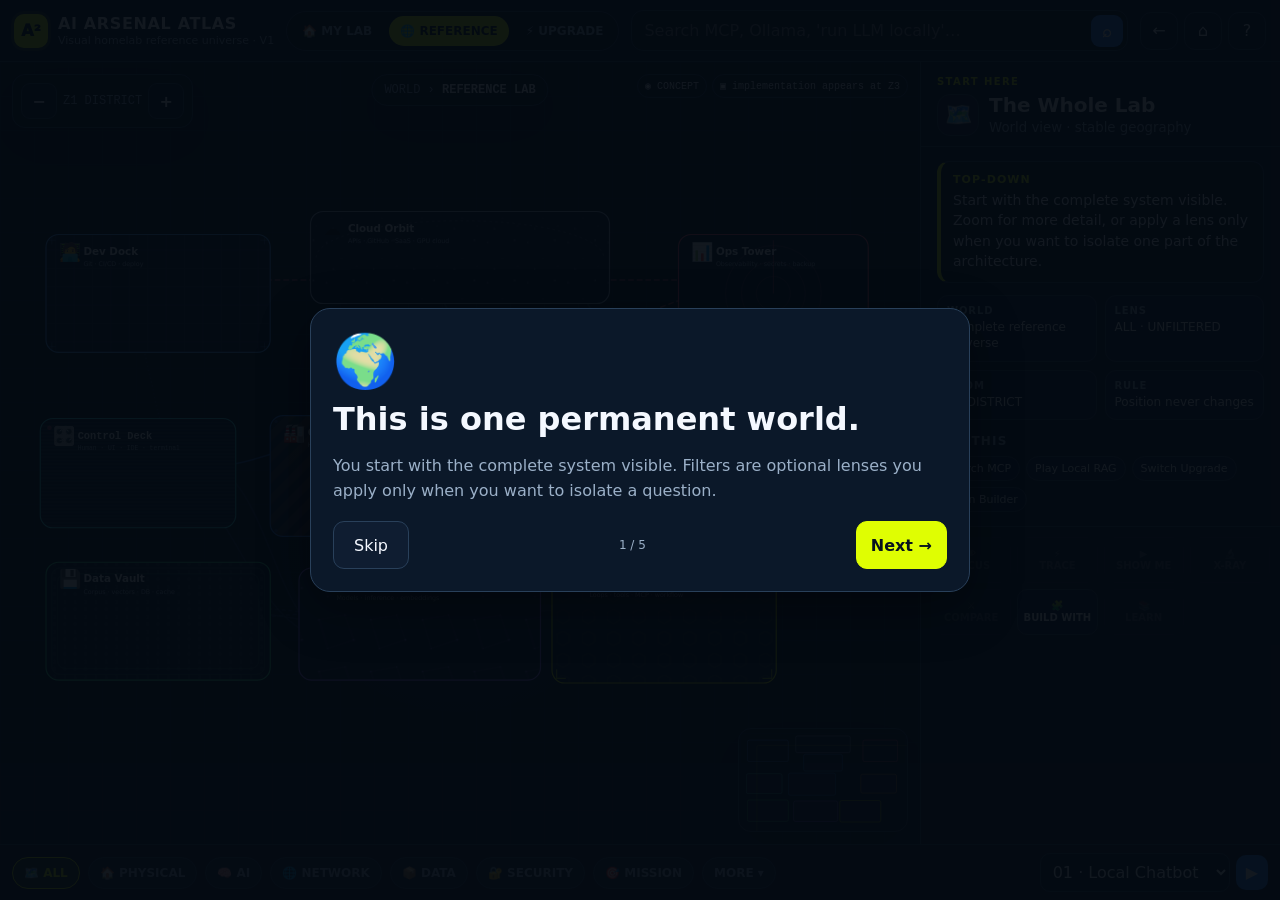
==== index.html @ 24e38c40 "Give each district a distinct visual dimension Districts now carry their own texture, accent, and mo" ====
<!doctype html>
<html lang="en">
<head>
<meta charset="utf-8" />
<meta name="viewport" content="width=device-width, initial-scale=1, viewport-fit=cover" />
<meta name="theme-color" content="#07111f" />
<meta name="apple-mobile-web-app-capable" content="yes" />
<meta name="apple-mobile-web-app-status-bar-style" content="black-translucent" />
<meta name="apple-mobile-web-app-title" content="AI Arsenal Atlas" />
<title>AI Arsenal Atlas — V1</title>
<link rel="stylesheet" href="./styles.css" />
</head>
<body>
<div class="app" id="app">
  <header class="topbar">
    <div class="brand"><div class="brandmark">A²</div><div><b>AI ARSENAL ATLAS</b><small>Visual homelab reference universe · V1</small></div></div>
    <div class="world-switch" role="group" aria-label="World mode">
      <button data-world="my">🏠 MY LAB</button><button class="active" data-world="reference">🌐 REFERENCE</button><button data-world="upgrade">⚡ UPGRADE</button>
    </div>
    <div class="search"><input id="searchInput" aria-label="Search the atlas" placeholder="Search MCP, Ollama, 'run LLM locally'…"/><button id="searchBtn" aria-label="Search">⌕</button></div>
    <div class="top-actions"><button class="iconbtn" id="backBtn" aria-label="Go back">←</button><button class="iconbtn" id="homeBtn" aria-label="Return home">⌂</button><button class="iconbtn" id="helpBtn" aria-label="Show tutorial">?</button></div>
  </header>

  <main class="workspace">
    <section class="map-wrap" id="mapWrap" aria-label="Interactive AI homelab map">
      <div class="hud-left"><div class="hudbox zoomrow"><button id="zoomOut" aria-label="Zoom out">−</button><span id="zoomLabel">Z1 DISTRICT</span><button id="zoomIn" aria-label="Zoom in">+</button></div></div>
      <div class="crumbs" id="crumbs">WORLD › <b>REFERENCE LAB</b></div>
      <div class="statuskey" id="statusKey"></div>
      <svg id="worldSvg" viewBox="0 0 1600 900" role="img" aria-labelledby="mapTitle mapDesc">
        <title id="mapTitle">AI Arsenal Atlas reference map</title><desc id="mapDesc">A stable spatial map of cloud, network, control, compute, AI, agents, data, development, operations and edge systems.</desc>
        <defs><marker id="arrow" markerWidth="10" markerHeight="10" refX="8" refY="3" orient="auto" markerUnits="strokeWidth"><path d="M0,0 L0,6 L9,3 z" fill="#29405a"/></marker><marker id="arrowActive" markerWidth="10" markerHeight="10" refX="8" refY="3" orient="auto" markerUnits="strokeWidth"><path d="M0,0 L0,6 L9,3 z" fill="#dffe02"/></marker>
          <pattern id="tex-cloud" width="70" height="70" patternUnits="userSpaceOnUse"><circle cx="8" cy="14" r="1" fill="#a5b7cc" opacity=".55"/><circle cx="34" cy="42" r=".7" fill="#a5b7cc" opacity=".4"/><circle cx="55" cy="10" r="1.3" fill="#a5b7cc" opacity=".6"/><circle cx="60" cy="55" r=".8" fill="#a5b7cc" opacity=".35"/><circle cx="20" cy="60" r="1" fill="#a5b7cc" opacity=".5"/></pattern>
          <pattern id="tex-network" width="40" height="40" patternUnits="userSpaceOnUse"><path d="M0 20H40M20 0V40" stroke="#3185fc" stroke-width="1" opacity=".22"/><circle cx="20" cy="20" r="2" fill="none" stroke="#42e8e0" stroke-width="1" opacity=".4"/></pattern>
          <pattern id="tex-control" width="16" height="6" patternUnits="userSpaceOnUse"><rect width="16" height="2" fill="#42e8e0" opacity=".08"/></pattern>
          <pattern id="tex-compute" width="26" height="26" patternUnits="userSpaceOnUse" patternTransform="rotate(45)"><rect width="13" height="26" fill="#ff9f43" opacity=".14"/></pattern>
          <pattern id="tex-ai" width="90" height="90" patternUnits="userSpaceOnUse"><circle cx="15" cy="20" r="1.6" fill="#9b6cff" opacity=".5"/><circle cx="60" cy="12" r="1.2" fill="#9b6cff" opacity=".4"/><circle cx="75" cy="55" r="1.8" fill="#9b6cff" opacity=".5"/><circle cx="30" cy="70" r="1.3" fill="#9b6cff" opacity=".4"/><path d="M15 20L60 12M60 12L75 55M30 70L75 55M15 20L30 70" stroke="#9b6cff" stroke-width=".6" opacity=".22"/></pattern>
          <pattern id="tex-agent" width="44" height="38" patternUnits="userSpaceOnUse"><path d="M11 0L22 6V19L11 25L0 19V6Z" fill="none" stroke="#dffe02" stroke-width=".8" opacity=".16"/></pattern>
          <pattern id="tex-data" width="18" height="26" patternUnits="userSpaceOnUse"><text x="2" y="10" font-family="ui-monospace,Menlo,Consolas,monospace" font-size="9" fill="#40e68b" opacity=".22">1</text><text x="2" y="22" font-family="ui-monospace,Menlo,Consolas,monospace" font-size="9" fill="#40e68b" opacity=".14">0</text></pattern>
          <pattern id="tex-dev" width="32" height="32" patternUnits="userSpaceOnUse"><path d="M0 0H32M0 0V32" stroke="#55a8ff" stroke-width=".75" opacity=".2"/></pattern>
          <linearGradient id="thermalGradient" x1="0" y1="0" x2="0" y2="1"><stop offset="0%" stop-color="#ff9f43"/><stop offset="100%" stop-color="#ff5d73"/></linearGradient>
        </defs>
        <g id="viewport"><g id="edgesLayer"></g><g id="trustLayer"></g><g id="districtLayer"></g><g id="nodesLayer"></g><g id="effectsLayer"></g></g>
      </svg>
      <div class="minimap" aria-hidden="true"><svg viewBox="0 0 1600 900"><rect x="8" y="8" width="1584" height="884" rx="18" fill="#07111f" stroke="#29405a"/><g id="miniLayer"></g><rect id="miniViewport" class="mini-viewport" x="170" y="120" width="1260" height="650" rx="16"/></svg></div>
      <div class="toast" id="toast" aria-live="polite"></div>
    </section>

    <aside class="inspector" id="inspector" aria-label="Selected concept details">
      <div class="ins-head"><div class="eyebrow" id="insEyebrow">START HERE</div><div class="titleline"><div class="bigicon" id="insIcon">🗺️</div><div><h2 id="insTitle">The Whole Lab</h2><small id="insPath">World view · stable geography</small></div></div></div>
      <div class="ins-body" id="insBody"></div>
      <div class="actionrail" id="actionRail"></div>
    </aside>
  </main>

  <footer class="bottom" aria-label="Map lenses and mission controls">
    <button class="lens active" data-lens="physical">🏠 PHYSICAL</button><button class="lens" data-lens="ai">🧠 AI</button><button class="lens" data-lens="network">🌐 NETWORK</button><button class="lens" data-lens="data">📦 DATA</button><button class="lens" data-lens="security">🔐 SECURITY</button><button class="lens" data-lens="mission">🎯 MISSION</button>
    <button class="lens" id="moreLens">MORE ▾</button><span class="spacer"></span>
    <div class="mission-select"><select id="missionSelect" aria-label="Choose mission"></select><button id="missionPlay" aria-label="Play mission">▶</button></div>
  </footer>
</div>

<div class="overlay" id="overlay"><div class="modal"><div class="modal-head"><h2 id="modalTitle">Panel</h2><button id="modalClose" aria-label="Close">×</button></div><div class="modal-body" id="modalBody"></div></div></div>

<div class="tutorial" id="tutorial" role="dialog" aria-modal="true" aria-labelledby="tTitle">
  <div class="tcard">
    <div class="tstep active"><div class="tbig">🌍</div><h1 id="tTitle">This is one permanent world.</h1><p>You start with the complete system visible. Filters are optional lenses you apply only when you want to isolate a question.</p></div>
    <div class="tstep"><div class="tbig">👆</div><h1>Click anything.</h1><p>Every first click answers six things: what it is, why it exists, where it lives, what enters, what leaves, and what it unlocks.</p></div>
    <div class="tstep"><div class="tbig">🔭</div><h1>Zoom changes meaning.</h1><p>Z0 shows the universe. Z1 shows districts. Z2 exposes concepts. Z3 exposes real implementations. Z4–Z5 open mechanisms and engineering detail.</p></div>
    <div class="tstep"><div class="tbig">▶️</div><h1>Use “Show Me”.</h1><p>Static definitions are secondary. Important concepts animate one real mechanism so you can understand by watching information move.</p></div>
    <div class="tstep"><div class="tbig">🧩</div><h1>Build systems, not vocabulary lists.</h1><p>Builder, Compare, Missions and Learning mode connect concepts into practical architectures. The goal is systems thinking.</p></div>
    <div class="tnav"><button type="button" id="tSkip">Skip</button><span id="tCount" style="color:var(--muted);font-size:12px">1 / 5</span><button type="button" class="next" id="tNext">Next →</button></div>
  </div>
</div>

<script defer src="./app.js"></script>
<script defer src="./view-defaults.js"></script>
</body>
</html>
---- styles.css ----
:root{
    --bg:#07111f; --panel:#0c1728; --panel2:#111f33; --ink:#f4f8ff; --muted:#9bb0c8;
    --line:#29405a; --acid:#dffe02; --blue:#3185fc; --violet:#9b6cff; --cyan:#42e8e0;
    --orange:#ff9f43; --red:#ff5d73; --green:#40e68b; --white:#fff;
    --shadow:0 16px 50px rgba(0,0,0,.34); --r:16px;
    --mono:ui-monospace,SFMono-Regular,"SF Mono",Menlo,Consolas,"Liberation Mono",monospace;
  }
  *{box-sizing:border-box}
  html,body{height:100%;margin:0;background:var(--bg);color:var(--ink);font-family:Inter,ui-sans-serif,system-ui,-apple-system,BlinkMacSystemFont,"Segoe UI",sans-serif;overflow:hidden}
  button,input,select{font:inherit}
  button{cursor:pointer}
  button:focus-visible,input:focus-visible,select:focus-visible{outline:3px solid var(--acid);outline-offset:2px}
  .app{height:100%;display:grid;grid-template-rows:auto 1fr auto;min-height:0}
  .topbar{display:flex;align-items:center;gap:12px;padding:10px 14px;background:#091525;border-bottom:1px solid var(--line);z-index:50}
  .brand{display:flex;align-items:center;gap:10px;min-width:max-content}
  .brandmark{width:34px;height:34px;border-radius:10px;background:var(--acid);color:#07111f;display:grid;place-items:center;font-weight:950;box-shadow:0 0 0 3px rgba(223,254,2,.12)}
  .brand b{display:block;letter-spacing:.04em}.brand small{display:block;color:var(--muted);font-size:11px;margin-top:1px}
  .world-switch{display:flex;gap:6px;padding:4px;background:#06101d;border:1px solid var(--line);border-radius:999px}
  .world-switch button{border:0;background:transparent;color:var(--muted);padding:8px 11px;border-radius:999px;font-size:12px;font-weight:800;white-space:nowrap}
  .world-switch button.active{background:var(--acid);color:#07111f}
  .search{position:relative;flex:1;max-width:560px;margin-left:auto}
  .search input{width:100%;background:#06101d;border:1px solid var(--line);border-radius:12px;color:var(--ink);padding:10px 42px 10px 12px}
  .search button{position:absolute;right:5px;top:5px;width:32px;height:32px;border:0;border-radius:9px;background:var(--blue);color:white;font-weight:900}
  .top-actions{display:flex;gap:6px}.iconbtn{width:38px;height:38px;border:1px solid var(--line);background:var(--panel);color:var(--ink);border-radius:11px}
  .workspace{min-height:0;display:grid;grid-template-columns:1fr 360px;position:relative}
  .map-wrap{position:relative;min-width:0;min-height:0;overflow:hidden;background:
    radial-gradient(circle at 50% 60%,rgba(49,133,252,.12),transparent 28%),
    linear-gradient(rgba(41,64,90,.15) 1px,transparent 1px),linear-gradient(90deg,rgba(41,64,90,.15) 1px,transparent 1px),#07111f;background-size:auto,34px 34px,34px 34px}
  .map-wrap::after{content:"";position:absolute;inset:0;pointer-events:none;background:linear-gradient(180deg,rgba(7,17,31,.1),rgba(7,17,31,0) 20%,rgba(7,17,31,.5));z-index:1}
  #worldSvg{width:100%;height:100%;display:block;position:relative;z-index:2;touch-action:none;user-select:none}
  .hud-left{position:absolute;left:12px;top:12px;z-index:20;display:flex;flex-direction:column;gap:8px}
  .hudbox{background:rgba(7,17,31,.88);border:1px solid var(--line);border-radius:13px;padding:8px;box-shadow:var(--shadow);backdrop-filter:blur(10px)}
  .zoomrow{display:flex;gap:6px;align-items:center}.zoomrow button{width:36px;height:36px;border:1px solid var(--line);background:var(--panel);color:var(--ink);border-radius:9px;font-weight:900}.zoomrow span{min-width:58px;text-align:center;font-size:12px;color:var(--muted)}
  .crumbs{position:absolute;left:50%;transform:translateX(-50%);top:12px;z-index:20;max-width:50%;overflow:hidden;text-overflow:ellipsis;white-space:nowrap;background:rgba(7,17,31,.88);border:1px solid var(--line);border-radius:999px;padding:8px 12px;font-size:12px;color:var(--muted);box-shadow:var(--shadow)}
  .crumbs b{color:var(--ink)}
  .minimap{position:absolute;right:12px;bottom:12px;width:170px;height:104px;border:1px solid var(--line);background:rgba(7,17,31,.9);border-radius:13px;z-index:20;overflow:hidden;box-shadow:var(--shadow)}
  .minimap svg{width:100%;height:100%}.mini-viewport{fill:none;stroke:var(--acid);stroke-width:2}
  .toast{position:absolute;left:50%;bottom:24px;transform:translateX(-50%) translateY(20px);opacity:0;z-index:40;background:#07111f;border:1px solid var(--acid);color:var(--ink);padding:10px 14px;border-radius:999px;font-size:13px;transition:.2s;pointer-events:none;max-width:70%;text-align:center}.toast.show{opacity:1;transform:translateX(-50%) translateY(0)}
  .inspector{min-height:0;background:#0a1626;border-left:1px solid var(--line);display:flex;flex-direction:column;z-index:30}
  .ins-head{padding:14px 16px 10px;border-bottom:1px solid var(--line)}
  .eyebrow{font-size:10px;font-weight:900;letter-spacing:.14em;text-transform:uppercase;color:var(--acid)}
  .titleline{display:flex;gap:10px;align-items:center;margin-top:6px}.titleline .bigicon{width:42px;height:42px;border-radius:13px;background:#101f33;border:1px solid var(--line);display:grid;place-items:center;font-size:22px}.titleline h2{font-size:20px;margin:0}.titleline small{color:var(--muted)}
  .ins-body{padding:14px 16px;overflow:auto;min-height:0}
  .eli5{background:#07111f;border:1px solid var(--line);border-left:4px solid var(--acid);border-radius:12px;padding:11px 12px;margin-bottom:12px}.eli5 b{display:block;font-size:11px;letter-spacing:.1em;color:var(--acid);margin-bottom:4px}.eli5 p{margin:0;font-size:14px;line-height:1.45}
  .six{display:grid;grid-template-columns:1fr 1fr;gap:8px}.fact{background:#0e1c30;border:1px solid var(--line);border-radius:11px;padding:9px}.fact b{display:block;color:var(--muted);font-size:10px;letter-spacing:.09em;text-transform:uppercase;margin-bottom:3px}.fact span{font-size:12px;line-height:1.35;display:block}
  .actionrail{display:grid;grid-template-columns:repeat(4,1fr);gap:6px;padding:10px;border-top:1px solid var(--line);background:#081322}.actionrail button{min-height:46px;border:1px solid var(--line);background:#0f1d31;color:var(--ink);border-radius:10px;font-size:10px;font-weight:850;line-height:1.15;padding:5px}.actionrail button:hover{border-color:var(--blue)}.actionrail button.active{background:var(--acid);color:#07111f;border-color:var(--acid)}
  .actionrail button:disabled{opacity:.25;cursor:not-allowed}
  .section{margin-top:14px}.section h3{margin:0 0 8px;font-size:12px;color:var(--muted);text-transform:uppercase;letter-spacing:.1em}.chips{display:flex;gap:6px;flex-wrap:wrap}.chip{border:1px solid var(--line);background:#0e1d31;border-radius:999px;padding:5px 8px;font-size:11px}.chip.good{border-color:rgba(64,230,139,.5);color:var(--green)}.chip.warn{border-color:rgba(255,159,67,.5);color:var(--orange)}.chip.unknown{border-style:dashed;color:var(--muted)}
  .source{font-size:11px;color:var(--muted);line-height:1.45}.source a{color:var(--cyan)}
  .bottom{display:flex;align-items:center;gap:8px;padding:8px 12px;background:#091525;border-top:1px solid var(--line);z-index:50;overflow-x:auto}
  .lens{border:1px solid var(--line);background:#0f1d31;color:var(--muted);border-radius:999px;padding:8px 11px;font-size:12px;font-weight:800;white-space:nowrap}.lens.active{border-color:var(--acid);background:rgba(223,254,2,.12);color:var(--acid)}
  .bottom .spacer{flex:1}.mission-select{display:flex;gap:6px;align-items:center}.mission-select select{background:#07111f;color:var(--ink);border:1px solid var(--line);border-radius:10px;padding:8px;max-width:190px}.mission-select button{border:0;background:var(--blue);color:#fff;border-radius:10px;padding:8px 10px;font-weight:900}
  .overlay{position:absolute;inset:0;z-index:60;background:rgba(3,8,15,.68);display:none;align-items:center;justify-content:center;padding:22px;backdrop-filter:blur(8px)}.overlay.open{display:flex}
  .modal{width:min(960px,95vw);max-height:88vh;overflow:auto;background:#091525;border:1px solid var(--line);border-radius:18px;box-shadow:var(--shadow)}
  .modal-head{display:flex;align-items:center;justify-content:space-between;gap:10px;padding:14px 16px;border-bottom:1px solid var(--line)}.modal-head h2{margin:0;font-size:17px}.modal-head button{width:36px;height:36px;border:1px solid var(--line);background:#0f1d31;color:var(--ink);border-radius:9px}
  .modal-body{padding:16px}.compare-grid{display:grid;grid-template-columns:repeat(3,1fr);gap:10px}.compare-card{border:1px solid var(--line);background:#0d1b2e;border-radius:13px;padding:12px}.compare-card h3{margin:0 0 8px}.kv{display:grid;grid-template-columns:84px 1fr;gap:5px;font-size:11px;margin:6px 0}.kv b{color:var(--muted)}
  .builder-grid{display:grid;grid-template-columns:260px 1fr;gap:14px}.builder-parts{display:grid;gap:7px}.partbtn{display:flex;justify-content:space-between;align-items:center;border:1px solid var(--line);background:#0f1d31;color:var(--ink);border-radius:10px;padding:9px}.partbtn.on{border-color:var(--acid);background:rgba(223,254,2,.09)}.builder-canvas{min-height:360px;border:1px solid var(--line);border-radius:13px;background:#06101d;padding:16px}.capability{border:1px solid var(--acid);background:rgba(223,254,2,.08);border-radius:13px;padding:12px;margin-top:12px}.builder-flow{display:flex;align-items:center;gap:7px;flex-wrap:wrap}.bnode{border:1px solid var(--line);border-radius:10px;padding:8px 10px;background:#0d1b2e;font-size:12px}.barrow{color:var(--acid)}
  .learn-chain{display:flex;align-items:center;gap:6px;flex-wrap:wrap}.learn-chain span{border:1px solid var(--line);border-radius:999px;padding:6px 9px;font-size:11px}.learn-chain .current{border-color:var(--acid);color:var(--acid)}
  .tutorial{position:fixed;inset:0;z-index:1000;background:rgba(4,10,18,.94);display:grid;place-items:center;padding:calc(18px + env(safe-area-inset-top)) 16px calc(18px + env(safe-area-inset-bottom));overflow:auto;-webkit-overflow-scrolling:touch;touch-action:manipulation;pointer-events:auto}.tutorial.hidden{display:none}.tcard{position:relative;z-index:1001;width:min(660px,94vw);max-height:calc(100dvh - 36px - env(safe-area-inset-top) - env(safe-area-inset-bottom));overflow:auto;-webkit-overflow-scrolling:touch;background:#0b1829;border:1px solid var(--line);border-radius:20px;padding:22px;box-shadow:var(--shadow);touch-action:pan-y;pointer-events:auto}.tstep{display:none}.tstep.active{display:block}.tbig{font-size:52px}.tcard h1{margin:8px 0}.tcard p{color:var(--muted);line-height:1.55}.tnav{position:relative;z-index:1002;display:flex;justify-content:space-between;align-items:center;gap:8px;margin-top:18px}.tnav button{position:relative;z-index:1003;min-width:76px;min-height:48px;border:1px solid var(--line);background:#0f1d31;color:var(--ink);border-radius:11px;padding:10px 14px;touch-action:manipulation;pointer-events:auto;-webkit-tap-highlight-color:rgba(223,254,2,.2);-webkit-user-select:none;user-select:none}.tnav .next{background:var(--acid);color:#07111f;border-color:var(--acid);font-weight:900}.runtime-warning{margin:0 0 14px;padding:10px 12px;border:1px solid var(--orange);border-radius:11px;background:rgba(255,159,67,.09);font-size:12px;line-height:1.4;color:var(--ink)}.runtime-warning b{color:var(--orange)}
  .statuskey{position:absolute;right:12px;top:12px;z-index:20;display:flex;gap:5px;flex-wrap:wrap;justify-content:flex-end;max-width:320px}.statuskey span{font-size:10px;padding:5px 7px;border-radius:999px;background:rgba(7,17,31,.88);border:1px solid var(--line)}
  /* SVG */
  .district .dbase{fill:#0e1b2e;stroke:#29405a;stroke-width:2;rx:22}.district .dicon{font-size:31px}.district .dname{font-size:18px;font-weight:900;fill:#f4f8ff}.district .dsub{font-size:11px;fill:#9bb0c8}.district{transition:opacity .18s,filter .18s}.district.highlight .dbase{stroke:var(--acid);stroke-width:4;fill:#152642}.district.dim{opacity:.12}.district.focusdim{opacity:.07}
  .node rect{fill:#0a1728;stroke:#36516e;stroke-width:1.5;rx:12}.node text{pointer-events:none}.node .nicon{font-size:19px}.node .nname{font-size:12px;font-weight:800;fill:#f4f8ff}.node .nrole{font-size:9px;fill:#9bb0c8}.node{cursor:pointer;transition:opacity .18s}.node:hover rect,.node.selected rect{stroke:var(--acid);stroke-width:3}.node.dim{opacity:.09}.node.focusdim{opacity:.05}.node.present rect{stroke:#40e68b}.node.partial rect{stroke:#ff9f43;stroke-dasharray:5 4}.node.unknown rect{stroke:#69839d;stroke-dasharray:3 4}.node.optional rect{stroke:#9b6cff;stroke-dasharray:7 5}.node.missing rect{stroke:#ff5d73;stroke-dasharray:2 4}
  .impl rect{fill:#101f33;stroke:#29405a;rx:8}.impl text{font-size:9px;fill:#cbd8e7}.impl{cursor:pointer}.impl:hover rect{stroke:var(--cyan)}
  .edge{stroke:#29405a;stroke-width:2;fill:none;opacity:.42}.edge.active{stroke:var(--acid);stroke-width:4;opacity:1}.edge.data{stroke-dasharray:7 5}.edge.security{stroke:var(--red);stroke-dasharray:10 5}.edge.network{stroke:var(--blue)}.edge.executes{stroke-width:3;stroke-dasharray:2 3}.edge.observes{stroke:var(--cyan);stroke-dasharray:8 3 2 3}.edge.reads{stroke-dasharray:2 5}.edge-hit{stroke:transparent;stroke-width:18;fill:none;pointer-events:stroke;cursor:pointer}
  .packet{fill:var(--acid);filter:drop-shadow(0 0 4px rgba(223,254,2,.7))}
  .zone-label{font-size:10px;fill:#69839d;letter-spacing:.18em;font-weight:900}
  .trust-boundary{fill:none;stroke:#ff5d73;stroke-width:2;stroke-dasharray:9 8;opacity:.65}
  /* Per-district dimensions */
  .district .dbase{stroke:var(--accent)}
  .dtex{fill:none;stroke:none;pointer-events:none}
  .district-cloud .dtex{fill:url(#tex-cloud)}
  .district-network .dtex{fill:url(#tex-network)}
  .district-control .dtex{fill:url(#tex-control)}
  .district-compute .dtex{fill:url(#tex-compute)}
  .district-ai .dtex{fill:url(#tex-ai)}
  .district-agent .dtex{fill:url(#tex-agent)}
  .district-data .dtex{fill:url(#tex-data)}
  .district-dev .dtex{fill:url(#tex-dev)}
  .ops-ring{fill:none;stroke:var(--accent);stroke-width:1;opacity:.3}
  .orbit-arc{fill:none;stroke:var(--accent);stroke-width:1;stroke-dasharray:4 6;opacity:.4}
  .rivet{fill:var(--accent);opacity:.35}
  .vault-ring{fill:none;stroke:var(--accent);stroke-width:1;opacity:.3}
  .reticle{fill:none;stroke:var(--accent);stroke-width:2;opacity:.6}
  .cropmark{fill:none;stroke:var(--accent);stroke-width:1;opacity:.45}
  .fence{fill:none;stroke:var(--accent);stroke-width:1.5;stroke-dasharray:5 5;opacity:.4}
  .district-control .dname,.district-control .dsub{font-family:var(--mono)}
  @keyframes breathe{0%,100%{filter:drop-shadow(0 0 2px rgba(155,108,255,.25))}50%{filter:drop-shadow(0 0 10px rgba(155,108,255,.55))}}
  .district-ai{animation:breathe 4.5s ease-in-out infinite}
  @keyframes radarspin{to{transform:rotate(360deg)}}
  .radar-sweep{stroke:var(--accent);stroke-width:1.5;opacity:.55;transform-origin:center;transform-box:fill-box;animation:radarspin 9s linear infinite}
  /* Node category tint (Reference world's only per-node color signal; status stroke still wins in My Lab/Upgrade) */
  .node[data-district="cloud"] rect{fill:#0d1620}
  .node[data-district="network"] rect{fill:#0a1a2e}
  .node[data-district="control"] rect{fill:#08211f}
  .node[data-district="compute"] rect{fill:#1a1710}
  .node[data-district="ai"] rect{fill:#150e26}
  .node[data-district="agent"] rect{fill:#1a1c0d}
  .node[data-district="data"] rect{fill:#0a1f16}
  .node[data-district="dev"] rect{fill:#0a1524}
  .node[data-district="ops"] rect{fill:#200f14}
  .node[data-district="edge"] rect{fill:#1c150c}
  .node[data-district="control"] text{font-family:var(--mono)}
  .edge.crossing{opacity:.6;stroke-width:2.5}
  .district:focus-visible .dbase,.node:focus-visible rect{stroke:var(--acid);stroke-width:3}
  .impl:focus-visible rect{stroke:var(--cyan);stroke-width:2}
  #zoomLabel,.statuskey span,.crumbs{font-family:var(--mono)}
  .zoomrow span{min-width:64px}
  @media(max-width:560px){
    .dtex{opacity:.5}
    .district-ai{animation:none}
    .radar-sweep{animation:none}
  }
  @media(max-width:900px){
    .workspace{grid-template-columns:1fr}.inspector{position:absolute;left:0;right:0;bottom:0;height:45%;border-left:0;border-top:1px solid var(--line);transform:translateY(calc(100% - 72px));transition:.2s;border-radius:18px 18px 0 0}.inspector.open{transform:translateY(0)}
    .topbar{flex-wrap:wrap}.brand small{display:none}.search{order:3;max-width:none;flex-basis:100%}.world-switch{margin-left:auto}.minimap{width:130px;height:82px}.crumbs{top:62px;max-width:72%}.statuskey{top:105px}.bottom{padding-bottom:max(8px,env(safe-area-inset-bottom))}.actionrail{grid-template-columns:repeat(7,1fr);overflow-x:auto}.actionrail button{min-width:58px}
  }
  @media(max-width:560px){
    .top-actions{display:flex;order:4;margin-left:auto}.top-actions .iconbtn{width:34px;height:34px}.world-switch button{padding:7px 8px;font-size:10px}.brand b{font-size:12px}.brandmark{width:30px;height:30px}.hud-left{top:106px}.crumbs{top:12px;left:auto;right:12px;transform:none;max-width:64%}.minimap{display:none}.statuskey{display:none}.bottom .spacer{display:none}.mission-select select{max-width:140px}.lens{font-size:10px;padding:7px 8px}.compare-grid{grid-template-columns:1fr}.builder-grid{grid-template-columns:1fr}.builder-parts{grid-template-columns:1fr 1fr}.modal{max-height:92vh}.tutorial{padding:calc(10px + env(safe-area-inset-top)) 10px calc(10px + env(safe-area-inset-bottom))}.tcard{width:100%;max-height:calc(100dvh - 20px - env(safe-area-inset-top) - env(safe-area-inset-bottom));padding:18px}.tbig{font-size:42px}.tcard h1{font-size:24px}.tnav{position:sticky;bottom:0;background:#0b1829;padding-top:10px;padding-bottom:2px}.tnav button{min-height:50px}
  }
  @media(prefers-reduced-motion:reduce){*{animation:none!important;transition:none!important;scroll-behavior:auto!important}}
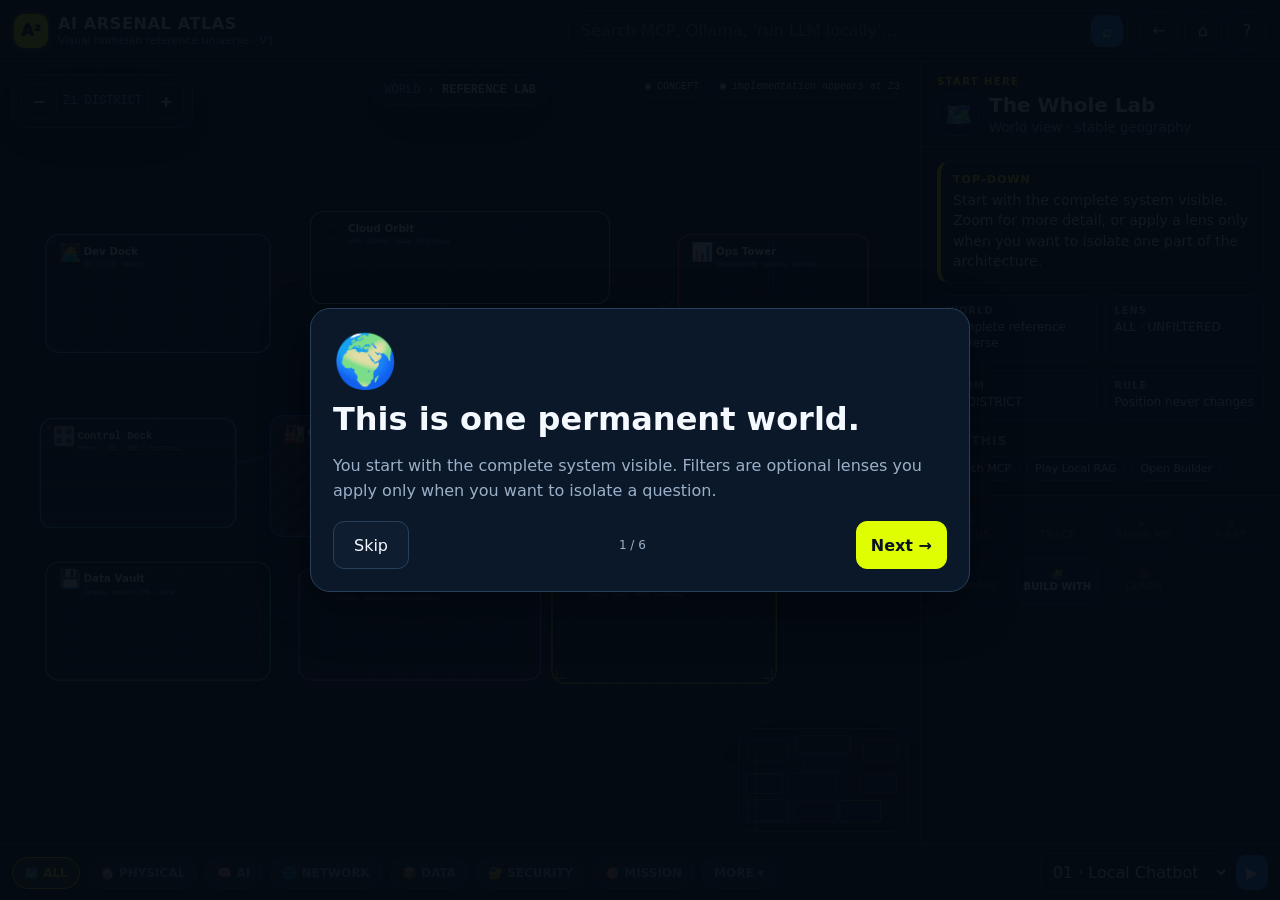
==== commit 51084a83: "Make the atlas pure reference and deepen its content Remove the My Lab / Reference / Upgrade world s" ====
--- a/index.html
+++ b/index.html
@@ -14,9 +14,6 @@
 <div class="app" id="app">
   <header class="topbar">
     <div class="brand"><div class="brandmark">A²</div><div><b>AI ARSENAL ATLAS</b><small>Visual homelab reference universe · V1</small></div></div>
-    <div class="world-switch" role="group" aria-label="World mode">
-      <button data-world="my">🏠 MY LAB</button><button class="active" data-world="reference">🌐 REFERENCE</button><button data-world="upgrade">⚡ UPGRADE</button>
-    </div>
     <div class="search"><input id="searchInput" aria-label="Search the atlas" placeholder="Search MCP, Ollama, 'run LLM locally'…"/><button id="searchBtn" aria-label="Search">⌕</button></div>
     <div class="top-actions"><button class="iconbtn" id="backBtn" aria-label="Go back">←</button><button class="iconbtn" id="homeBtn" aria-label="Return home">⌂</button><button class="iconbtn" id="helpBtn" aria-label="Show tutorial">?</button></div>
   </header>
@@ -66,9 +63,10 @@
     <div class="tstep active"><div class="tbig">🌍</div><h1 id="tTitle">This is one permanent world.</h1><p>You start with the complete system visible. Filters are optional lenses you apply only when you want to isolate a question.</p></div>
     <div class="tstep"><div class="tbig">👆</div><h1>Click anything.</h1><p>Every first click answers six things: what it is, why it exists, where it lives, what enters, what leaves, and what it unlocks.</p></div>
     <div class="tstep"><div class="tbig">🔭</div><h1>Zoom changes meaning.</h1><p>Z0 shows the universe. Z1 shows districts. Z2 exposes concepts. Z3 exposes real implementations. Z4–Z5 open mechanisms and engineering detail.</p></div>
+    <div class="tstep"><div class="tbig">🎨</div><h1>Every dimension has a look.</h1><p>District textures and colors are identity — each region is its own world. Lines carry meaning: solid is a call, dashed is data, red crosses a trust boundary, blue is network, and brighter lines travel between dimensions.</p></div>
     <div class="tstep"><div class="tbig">▶️</div><h1>Use “Show Me”.</h1><p>Static definitions are secondary. Important concepts animate one real mechanism so you can understand by watching information move.</p></div>
     <div class="tstep"><div class="tbig">🧩</div><h1>Build systems, not vocabulary lists.</h1><p>Builder, Compare, Missions and Learning mode connect concepts into practical architectures. The goal is systems thinking.</p></div>
-    <div class="tnav"><button type="button" id="tSkip">Skip</button><span id="tCount" style="color:var(--muted);font-size:12px">1 / 5</span><button type="button" class="next" id="tNext">Next →</button></div>
+    <div class="tnav"><button type="button" id="tSkip">Skip</button><span id="tCount" style="color:var(--muted);font-size:12px">1 / 6</span><button type="button" class="next" id="tNext">Next →</button></div>
   </div>
 </div>
 
--- a/styles.css
+++ b/styles.css
@@ -15,9 +15,6 @@
   .brand{display:flex;align-items:center;gap:10px;min-width:max-content}
   .brandmark{width:34px;height:34px;border-radius:10px;background:var(--acid);color:#07111f;display:grid;place-items:center;font-weight:950;box-shadow:0 0 0 3px rgba(223,254,2,.12)}
   .brand b{display:block;letter-spacing:.04em}.brand small{display:block;color:var(--muted);font-size:11px;margin-top:1px}
-  .world-switch{display:flex;gap:6px;padding:4px;background:#06101d;border:1px solid var(--line);border-radius:999px}
-  .world-switch button{border:0;background:transparent;color:var(--muted);padding:8px 11px;border-radius:999px;font-size:12px;font-weight:800;white-space:nowrap}
-  .world-switch button.active{background:var(--acid);color:#07111f}
   .search{position:relative;flex:1;max-width:560px;margin-left:auto}
   .search input{width:100%;background:#06101d;border:1px solid var(--line);border-radius:12px;color:var(--ink);padding:10px 42px 10px 12px}
   .search button{position:absolute;right:5px;top:5px;width:32px;height:32px;border:0;border-radius:9px;background:var(--blue);color:white;font-weight:900}
@@ -60,7 +57,7 @@
   .statuskey{position:absolute;right:12px;top:12px;z-index:20;display:flex;gap:5px;flex-wrap:wrap;justify-content:flex-end;max-width:320px}.statuskey span{font-size:10px;padding:5px 7px;border-radius:999px;background:rgba(7,17,31,.88);border:1px solid var(--line)}
   /* SVG */
   .district .dbase{fill:#0e1b2e;stroke:#29405a;stroke-width:2;rx:22}.district .dicon{font-size:31px}.district .dname{font-size:18px;font-weight:900;fill:#f4f8ff}.district .dsub{font-size:11px;fill:#9bb0c8}.district{transition:opacity .18s,filter .18s}.district.highlight .dbase{stroke:var(--acid);stroke-width:4;fill:#152642}.district.dim{opacity:.12}.district.focusdim{opacity:.07}
-  .node rect{fill:#0a1728;stroke:#36516e;stroke-width:1.5;rx:12}.node text{pointer-events:none}.node .nicon{font-size:19px}.node .nname{font-size:12px;font-weight:800;fill:#f4f8ff}.node .nrole{font-size:9px;fill:#9bb0c8}.node{cursor:pointer;transition:opacity .18s}.node:hover rect,.node.selected rect{stroke:var(--acid);stroke-width:3}.node.dim{opacity:.09}.node.focusdim{opacity:.05}.node.present rect{stroke:#40e68b}.node.partial rect{stroke:#ff9f43;stroke-dasharray:5 4}.node.unknown rect{stroke:#69839d;stroke-dasharray:3 4}.node.optional rect{stroke:#9b6cff;stroke-dasharray:7 5}.node.missing rect{stroke:#ff5d73;stroke-dasharray:2 4}
+  .node rect{fill:#0a1728;stroke:#36516e;stroke-width:1.5;rx:12}.node text{pointer-events:none}.node .nicon{font-size:19px}.node .nname{font-size:12px;font-weight:800;fill:#f4f8ff}.node .nrole{font-size:9px;fill:#9bb0c8}.node{cursor:pointer;transition:opacity .18s}.node:hover rect,.node.selected rect{stroke:var(--acid);stroke-width:3}.node.dim{opacity:.09}.node.focusdim{opacity:.05}
   .impl rect{fill:#101f33;stroke:#29405a;rx:8}.impl text{font-size:9px;fill:#cbd8e7}.impl{cursor:pointer}.impl:hover rect{stroke:var(--cyan)}
   .edge{stroke:#29405a;stroke-width:2;fill:none;opacity:.42}.edge.active{stroke:var(--acid);stroke-width:4;opacity:1}.edge.data{stroke-dasharray:7 5}.edge.security{stroke:var(--red);stroke-dasharray:10 5}.edge.network{stroke:var(--blue)}.edge.executes{stroke-width:3;stroke-dasharray:2 3}.edge.observes{stroke:var(--cyan);stroke-dasharray:8 3 2 3}.edge.reads{stroke-dasharray:2 5}.edge-hit{stroke:transparent;stroke-width:18;fill:none;pointer-events:stroke;cursor:pointer}
   .packet{fill:var(--acid);filter:drop-shadow(0 0 4px rgba(223,254,2,.7))}
@@ -89,7 +86,7 @@
   .district-ai{animation:breathe 4.5s ease-in-out infinite}
   @keyframes radarspin{to{transform:rotate(360deg)}}
   .radar-sweep{stroke:var(--accent);stroke-width:1.5;opacity:.55;transform-origin:center;transform-box:fill-box;animation:radarspin 9s linear infinite}
-  /* Node category tint (Reference world's only per-node color signal; status stroke still wins in My Lab/Upgrade) */
+  /* Node category tint — each node carries its district's dimension */
   .node[data-district="cloud"] rect{fill:#0d1620}
   .node[data-district="network"] rect{fill:#0a1a2e}
   .node[data-district="control"] rect{fill:#08211f}
@@ -102,6 +99,9 @@
   .node[data-district="edge"] rect{fill:#1c150c}
   .node[data-district="control"] text{font-family:var(--mono)}
   .edge.crossing{opacity:.6;stroke-width:2.5}
+  .compare-card{border-top:3px solid var(--accent,var(--line))}
+  .partbtn{border-left:3px solid var(--accent,var(--line))}
+  .bnode{border-left:3px solid var(--accent,var(--line))}
   .district:focus-visible .dbase,.node:focus-visible rect{stroke:var(--acid);stroke-width:3}
   .impl:focus-visible rect{stroke:var(--cyan);stroke-width:2}
   #zoomLabel,.statuskey span,.crumbs{font-family:var(--mono)}
@@ -113,9 +113,9 @@
   }
   @media(max-width:900px){
     .workspace{grid-template-columns:1fr}.inspector{position:absolute;left:0;right:0;bottom:0;height:45%;border-left:0;border-top:1px solid var(--line);transform:translateY(calc(100% - 72px));transition:.2s;border-radius:18px 18px 0 0}.inspector.open{transform:translateY(0)}
-    .topbar{flex-wrap:wrap}.brand small{display:none}.search{order:3;max-width:none;flex-basis:100%}.world-switch{margin-left:auto}.minimap{width:130px;height:82px}.crumbs{top:62px;max-width:72%}.statuskey{top:105px}.bottom{padding-bottom:max(8px,env(safe-area-inset-bottom))}.actionrail{grid-template-columns:repeat(7,1fr);overflow-x:auto}.actionrail button{min-width:58px}
+    .topbar{flex-wrap:wrap}.brand small{display:none}.search{order:3;max-width:none;flex-basis:100%}.minimap{width:130px;height:82px}.crumbs{top:62px;max-width:72%}.statuskey{top:105px}.bottom{padding-bottom:max(8px,env(safe-area-inset-bottom))}.actionrail{grid-template-columns:repeat(7,1fr);overflow-x:auto}.actionrail button{min-width:58px}
   }
   @media(max-width:560px){
-    .top-actions{display:flex;order:4;margin-left:auto}.top-actions .iconbtn{width:34px;height:34px}.world-switch button{padding:7px 8px;font-size:10px}.brand b{font-size:12px}.brandmark{width:30px;height:30px}.hud-left{top:106px}.crumbs{top:12px;left:auto;right:12px;transform:none;max-width:64%}.minimap{display:none}.statuskey{display:none}.bottom .spacer{display:none}.mission-select select{max-width:140px}.lens{font-size:10px;padding:7px 8px}.compare-grid{grid-template-columns:1fr}.builder-grid{grid-template-columns:1fr}.builder-parts{grid-template-columns:1fr 1fr}.modal{max-height:92vh}.tutorial{padding:calc(10px + env(safe-area-inset-top)) 10px calc(10px + env(safe-area-inset-bottom))}.tcard{width:100%;max-height:calc(100dvh - 20px - env(safe-area-inset-top) - env(safe-area-inset-bottom));padding:18px}.tbig{font-size:42px}.tcard h1{font-size:24px}.tnav{position:sticky;bottom:0;background:#0b1829;padding-top:10px;padding-bottom:2px}.tnav button{min-height:50px}
+    .top-actions{display:flex;order:4;margin-left:auto}.top-actions .iconbtn{width:34px;height:34px}.brand b{font-size:12px}.brandmark{width:30px;height:30px}.hud-left{top:106px}.crumbs{top:12px;left:auto;right:12px;transform:none;max-width:64%}.minimap{display:none}.statuskey{display:none}.bottom .spacer{display:none}.mission-select select{max-width:140px}.lens{font-size:10px;padding:7px 8px}.compare-grid{grid-template-columns:1fr}.builder-grid{grid-template-columns:1fr}.builder-parts{grid-template-columns:1fr 1fr}.modal{max-height:92vh}.tutorial{padding:calc(10px + env(safe-area-inset-top)) 10px calc(10px + env(safe-area-inset-bottom))}.tcard{width:100%;max-height:calc(100dvh - 20px - env(safe-area-inset-top) - env(safe-area-inset-bottom));padding:18px}.tbig{font-size:42px}.tcard h1{font-size:24px}.tnav{position:sticky;bottom:0;background:#0b1829;padding-top:10px;padding-bottom:2px}.tnav button{min-height:50px}
   }
   @media(prefers-reduced-motion:reduce){*{animation:none!important;transition:none!important;scroll-behavior:auto!important}}
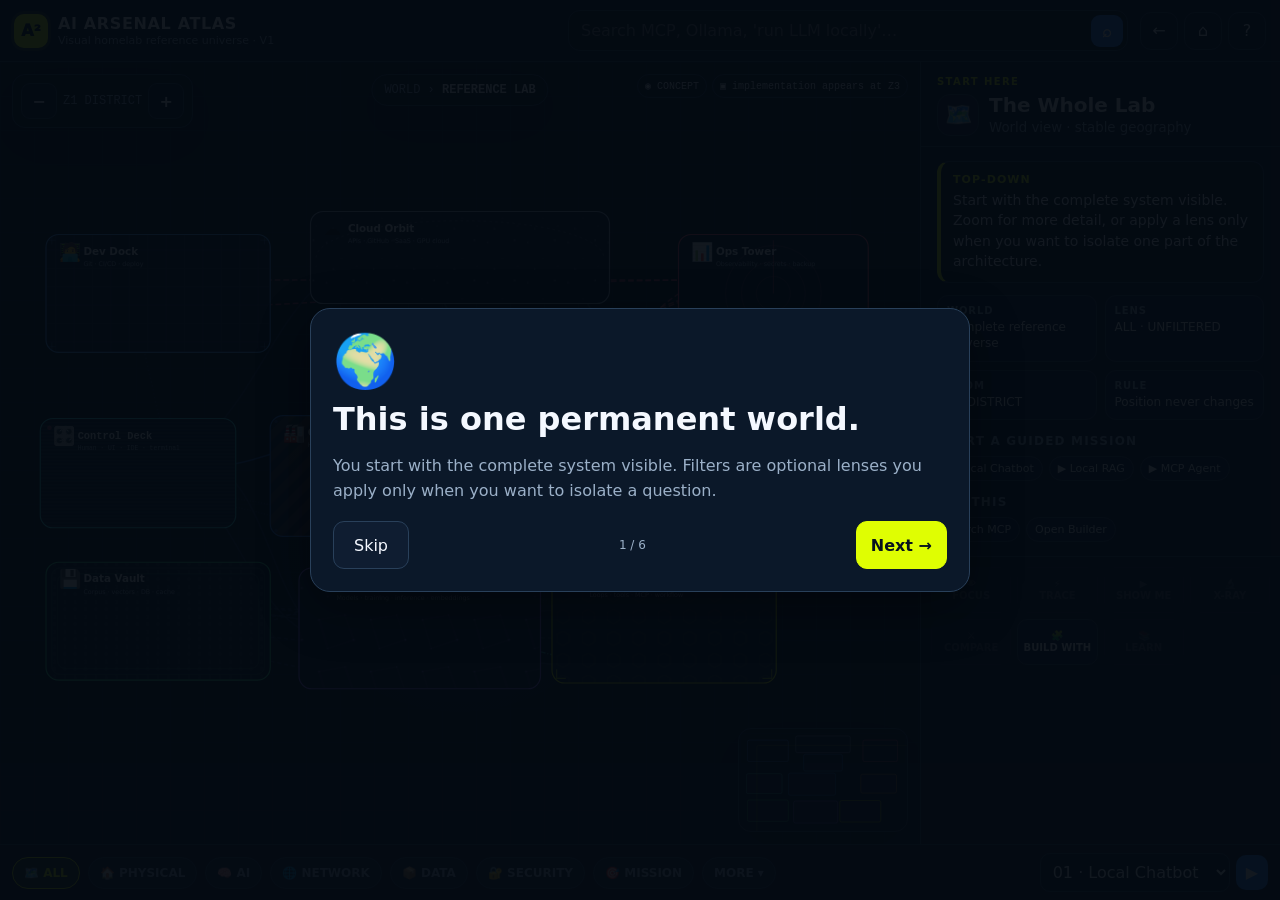
==== commit c59ba60e: "Add deep links, search autocomplete, pinch-zoom, and a capability benchmark Hash routing (#c/concept" ====
--- a/index.html
+++ b/index.html
@@ -14,7 +14,7 @@
 <div class="app" id="app">
   <header class="topbar">
     <div class="brand"><div class="brandmark">A²</div><div><b>AI ARSENAL ATLAS</b><small>Visual homelab reference universe · V1</small></div></div>
-    <div class="search"><input id="searchInput" aria-label="Search the atlas" placeholder="Search MCP, Ollama, 'run LLM locally'…"/><button id="searchBtn" aria-label="Search">⌕</button></div>
+    <div class="search"><input id="searchInput" aria-label="Search the atlas" role="combobox" aria-expanded="false" aria-controls="searchMenu" aria-autocomplete="list" autocomplete="off" placeholder="Search MCP, Ollama, 'run LLM locally'…"/><button id="searchBtn" aria-label="Search">⌕</button><div class="search-menu" id="searchMenu" role="listbox" hidden></div></div>
     <div class="top-actions"><button class="iconbtn" id="backBtn" aria-label="Go back">←</button><button class="iconbtn" id="homeBtn" aria-label="Return home">⌂</button><button class="iconbtn" id="helpBtn" aria-label="Show tutorial">?</button></div>
   </header>
 
--- a/styles.css
+++ b/styles.css
@@ -99,6 +99,19 @@
   .node[data-district="edge"] rect{fill:#1c150c}
   .node[data-district="control"] text{font-family:var(--mono)}
   .edge.crossing{opacity:.6;stroke-width:2.5}
+  .search-menu{position:absolute;top:calc(100% + 6px);left:0;right:0;z-index:60;background:rgba(7,17,31,.97);border:1px solid var(--line);border-radius:13px;box-shadow:var(--shadow);backdrop-filter:blur(10px);overflow:hidden;padding:5px}
+  .search-menu button{display:flex;align-items:center;gap:8px;width:100%;border:0;background:transparent;color:var(--ink);text-align:left;padding:9px 11px;border-radius:9px;font-size:13px;cursor:pointer}
+  .search-menu button span{margin-left:auto;color:var(--muted);font-size:11px}
+  .search-menu button:hover,.search-menu button.active{background:rgba(223,254,2,.1);color:var(--acid)}
+  .search-menu button:hover span,.search-menu button.active span{color:var(--acid)}
+  a.chip{color:var(--cyan);text-decoration:none;display:inline-block}
+  a.chip:hover{border-color:var(--cyan)}
+  button.chip{background:#0e1d31;color:var(--ink);cursor:pointer;text-align:left}
+  button.chip:hover{border-color:var(--acid);color:var(--acid)}
+  .crumbs button{background:none;border:0;padding:0;color:inherit;font:inherit;cursor:pointer}
+  .crumbs button:hover,.crumbs button:hover b{color:var(--acid)}
+  .learn-chain button{background:#0d1b2e;border:1px solid var(--line);border-radius:999px;padding:6px 9px;font-size:11px;color:var(--ink);cursor:pointer}
+  .learn-chain button:hover{border-color:var(--acid);color:var(--acid)}
   .compare-card{border-top:3px solid var(--accent,var(--line))}
   .partbtn{border-left:3px solid var(--accent,var(--line))}
   .bnode{border-left:3px solid var(--accent,var(--line))}
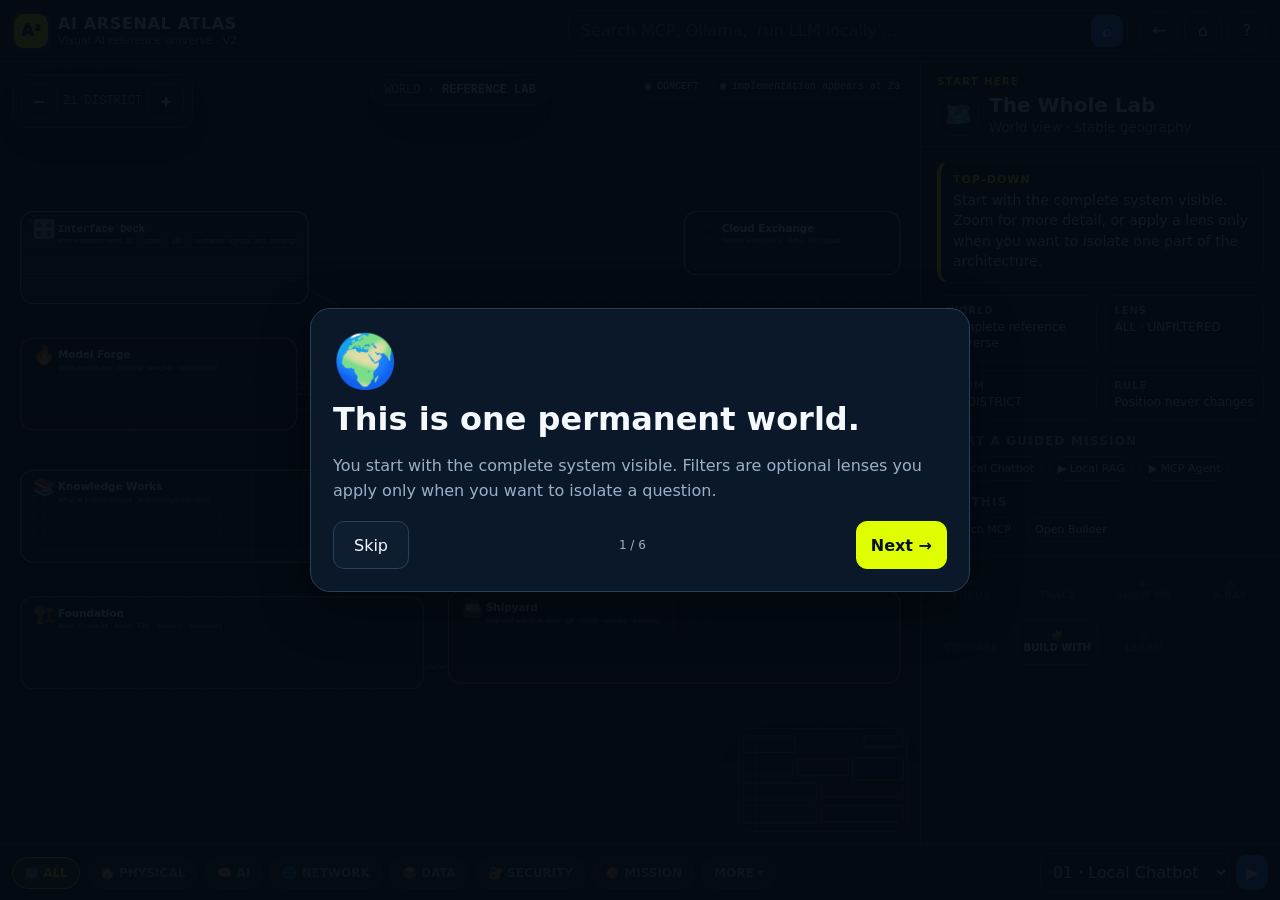
==== commit 79cde377: "Restructure the atlas AI-first: 9 districts, homelab scope removed The map's thesis changes from hom" ====
--- a/index.html
+++ b/index.html
@@ -7,13 +7,13 @@
 <meta name="apple-mobile-web-app-capable" content="yes" />
 <meta name="apple-mobile-web-app-status-bar-style" content="black-translucent" />
 <meta name="apple-mobile-web-app-title" content="AI Arsenal Atlas" />
-<title>AI Arsenal Atlas — V1</title>
+<title>AI Arsenal Atlas — V2</title>
 <link rel="stylesheet" href="./styles.css" />
 </head>
 <body>
 <div class="app" id="app">
   <header class="topbar">
-    <div class="brand"><div class="brandmark">A²</div><div><b>AI ARSENAL ATLAS</b><small>Visual homelab reference universe · V1</small></div></div>
+    <div class="brand"><div class="brandmark">A²</div><div><b>AI ARSENAL ATLAS</b><small>Visual AI reference universe · V2</small></div></div>
     <div class="search"><input id="searchInput" aria-label="Search the atlas" role="combobox" aria-expanded="false" aria-controls="searchMenu" aria-autocomplete="list" autocomplete="off" placeholder="Search MCP, Ollama, 'run LLM locally'…"/><button id="searchBtn" aria-label="Search">⌕</button><div class="search-menu" id="searchMenu" role="listbox" hidden></div></div>
     <div class="top-actions"><button class="iconbtn" id="backBtn" aria-label="Go back">←</button><button class="iconbtn" id="homeBtn" aria-label="Return home">⌂</button><button class="iconbtn" id="helpBtn" aria-label="Show tutorial">?</button></div>
   </header>
@@ -24,10 +24,9 @@
       <div class="crumbs" id="crumbs">WORLD › <b>REFERENCE LAB</b></div>
       <div class="statuskey" id="statusKey"></div>
       <svg id="worldSvg" viewBox="0 0 1600 900" role="img" aria-labelledby="mapTitle mapDesc">
-        <title id="mapTitle">AI Arsenal Atlas reference map</title><desc id="mapDesc">A stable spatial map of cloud, network, control, compute, AI, agents, data, development, operations and edge systems.</desc>
+        <title id="mapTitle">AI Arsenal Atlas reference map</title><desc id="mapDesc">An AI-first spatial map: interface, model forge, inference, agents, knowledge, proving grounds and cloud exchange territories, over a foundation and shipyard context strip.</desc>
         <defs><marker id="arrow" markerWidth="10" markerHeight="10" refX="8" refY="3" orient="auto" markerUnits="strokeWidth"><path d="M0,0 L0,6 L9,3 z" fill="#29405a"/></marker><marker id="arrowActive" markerWidth="10" markerHeight="10" refX="8" refY="3" orient="auto" markerUnits="strokeWidth"><path d="M0,0 L0,6 L9,3 z" fill="#dffe02"/></marker>
           <pattern id="tex-cloud" width="70" height="70" patternUnits="userSpaceOnUse"><circle cx="8" cy="14" r="1" fill="#a5b7cc" opacity=".55"/><circle cx="34" cy="42" r=".7" fill="#a5b7cc" opacity=".4"/><circle cx="55" cy="10" r="1.3" fill="#a5b7cc" opacity=".6"/><circle cx="60" cy="55" r=".8" fill="#a5b7cc" opacity=".35"/><circle cx="20" cy="60" r="1" fill="#a5b7cc" opacity=".5"/></pattern>
-          <pattern id="tex-network" width="40" height="40" patternUnits="userSpaceOnUse"><path d="M0 20H40M20 0V40" stroke="#3185fc" stroke-width="1" opacity=".22"/><circle cx="20" cy="20" r="2" fill="none" stroke="#42e8e0" stroke-width="1" opacity=".4"/></pattern>
           <pattern id="tex-control" width="16" height="6" patternUnits="userSpaceOnUse"><rect width="16" height="2" fill="#42e8e0" opacity=".08"/></pattern>
           <pattern id="tex-compute" width="26" height="26" patternUnits="userSpaceOnUse" patternTransform="rotate(45)"><rect width="13" height="26" fill="#ff9f43" opacity=".14"/></pattern>
           <pattern id="tex-ai" width="90" height="90" patternUnits="userSpaceOnUse"><circle cx="15" cy="20" r="1.6" fill="#9b6cff" opacity=".5"/><circle cx="60" cy="12" r="1.2" fill="#9b6cff" opacity=".4"/><circle cx="75" cy="55" r="1.8" fill="#9b6cff" opacity=".5"/><circle cx="30" cy="70" r="1.3" fill="#9b6cff" opacity=".4"/><path d="M15 20L60 12M60 12L75 55M30 70L75 55M15 20L30 70" stroke="#9b6cff" stroke-width=".6" opacity=".22"/></pattern>
--- a/styles.css
+++ b/styles.css
@@ -66,14 +66,13 @@
   /* Per-district dimensions */
   .district .dbase{stroke:var(--accent)}
   .dtex{fill:none;stroke:none;pointer-events:none}
-  .district-cloud .dtex{fill:url(#tex-cloud)}
-  .district-network .dtex{fill:url(#tex-network)}
-  .district-control .dtex{fill:url(#tex-control)}
-  .district-compute .dtex{fill:url(#tex-compute)}
-  .district-ai .dtex{fill:url(#tex-ai)}
+  .district-cloudx .dtex{fill:url(#tex-cloud)}
+    .district-iface .dtex{fill:url(#tex-control)}
+  .district-serving .dtex{fill:url(#tex-compute)}
+  .district-forge .dtex{fill:url(#tex-ai)}
   .district-agent .dtex{fill:url(#tex-agent)}
-  .district-data .dtex{fill:url(#tex-data)}
-  .district-dev .dtex{fill:url(#tex-dev)}
+  .district-knowledge .dtex{fill:url(#tex-data)}
+  .district-foundation .dtex{fill:url(#tex-dev)}
   .ops-ring{fill:none;stroke:var(--accent);stroke-width:1;opacity:.3}
   .orbit-arc{fill:none;stroke:var(--accent);stroke-width:1;stroke-dasharray:4 6;opacity:.4}
   .rivet{fill:var(--accent);opacity:.35}
@@ -81,29 +80,32 @@
   .reticle{fill:none;stroke:var(--accent);stroke-width:2;opacity:.6}
   .cropmark{fill:none;stroke:var(--accent);stroke-width:1;opacity:.45}
   .fence{fill:none;stroke:var(--accent);stroke-width:1.5;stroke-dasharray:5 5;opacity:.4}
-  .district-control .dname,.district-control .dsub{font-family:var(--mono)}
+  .district-iface .dname,.district-iface .dsub{font-family:var(--mono)}
   @keyframes breathe{0%,100%{filter:drop-shadow(0 0 2px rgba(155,108,255,.25))}50%{filter:drop-shadow(0 0 10px rgba(155,108,255,.55))}}
-  .district-ai{animation:breathe 4.5s ease-in-out infinite}
+  .district-forge{animation:breathe 4.5s ease-in-out infinite}
   @keyframes radarspin{to{transform:rotate(360deg)}}
   .radar-sweep{stroke:var(--accent);stroke-width:1.5;opacity:.55;transform-origin:center;transform-box:fill-box;animation:radarspin 9s linear infinite}
   /* Node category tint — each node carries its district's dimension */
-  .node[data-district="cloud"] rect{fill:#0d1620}
-  .node[data-district="network"] rect{fill:#0a1a2e}
-  .node[data-district="control"] rect{fill:#08211f}
-  .node[data-district="compute"] rect{fill:#1a1710}
-  .node[data-district="ai"] rect{fill:#150e26}
+  .node[data-district="cloudx"] rect{fill:#0d1620}
+    .node[data-district="iface"] rect{fill:#08211f}
+  .node[data-district="serving"] rect{fill:#1a1710}
+  .node[data-district="forge"] rect{fill:#150e26}
   .node[data-district="agent"] rect{fill:#1a1c0d}
-  .node[data-district="data"] rect{fill:#0a1f16}
-  .node[data-district="dev"] rect{fill:#0a1524}
-  .node[data-district="ops"] rect{fill:#200f14}
-  .node[data-district="edge"] rect{fill:#1c150c}
-  .node[data-district="control"] text{font-family:var(--mono)}
+  .node[data-district="knowledge"] rect{fill:#0a1f16}
+  .node[data-district="foundation"] rect{fill:#0d141c}
+  .node[data-district="shipyard"] rect{fill:#200f14}
+    .node[data-district="iface"] text{font-family:var(--mono)}
   .edge.crossing{opacity:.6;stroke-width:2.5}
   .search-menu{position:absolute;top:calc(100% + 6px);left:0;right:0;z-index:60;background:rgba(7,17,31,.97);border:1px solid var(--line);border-radius:13px;box-shadow:var(--shadow);backdrop-filter:blur(10px);overflow:hidden;padding:5px}
   .search-menu button{display:flex;align-items:center;gap:8px;width:100%;border:0;background:transparent;color:var(--ink);text-align:left;padding:9px 11px;border-radius:9px;font-size:13px;cursor:pointer}
   .search-menu button span{margin-left:auto;color:var(--muted);font-size:11px}
   .search-menu button:hover,.search-menu button.active{background:rgba(223,254,2,.1);color:var(--acid)}
   .search-menu button:hover span,.search-menu button.active span{color:var(--acid)}
+  .mynote{width:100%;margin-top:8px;background:#07111f;border:1px solid var(--line);border-radius:10px;color:var(--ink);padding:8px 10px;font:inherit;font-size:12px;line-height:1.4;min-height:64px;resize:vertical}
+  .mynote:focus{outline:none;border-color:var(--acid)}
+  .pinmark,.notemark{font-size:10px}
+  .notemark{fill:var(--cyan)}
+  .edge.mylink{stroke:var(--acid);stroke-width:2;stroke-dasharray:3 6;opacity:.5}
   a.chip{color:var(--cyan);text-decoration:none;display:inline-block}
   a.chip:hover{border-color:var(--cyan)}
   button.chip{background:#0e1d31;color:var(--ink);cursor:pointer;text-align:left}
@@ -121,7 +123,7 @@
   .zoomrow span{min-width:64px}
   @media(max-width:560px){
     .dtex{opacity:.5}
-    .district-ai{animation:none}
+    .district-forge{animation:none}
     .radar-sweep{animation:none}
   }
   @media(max-width:900px){
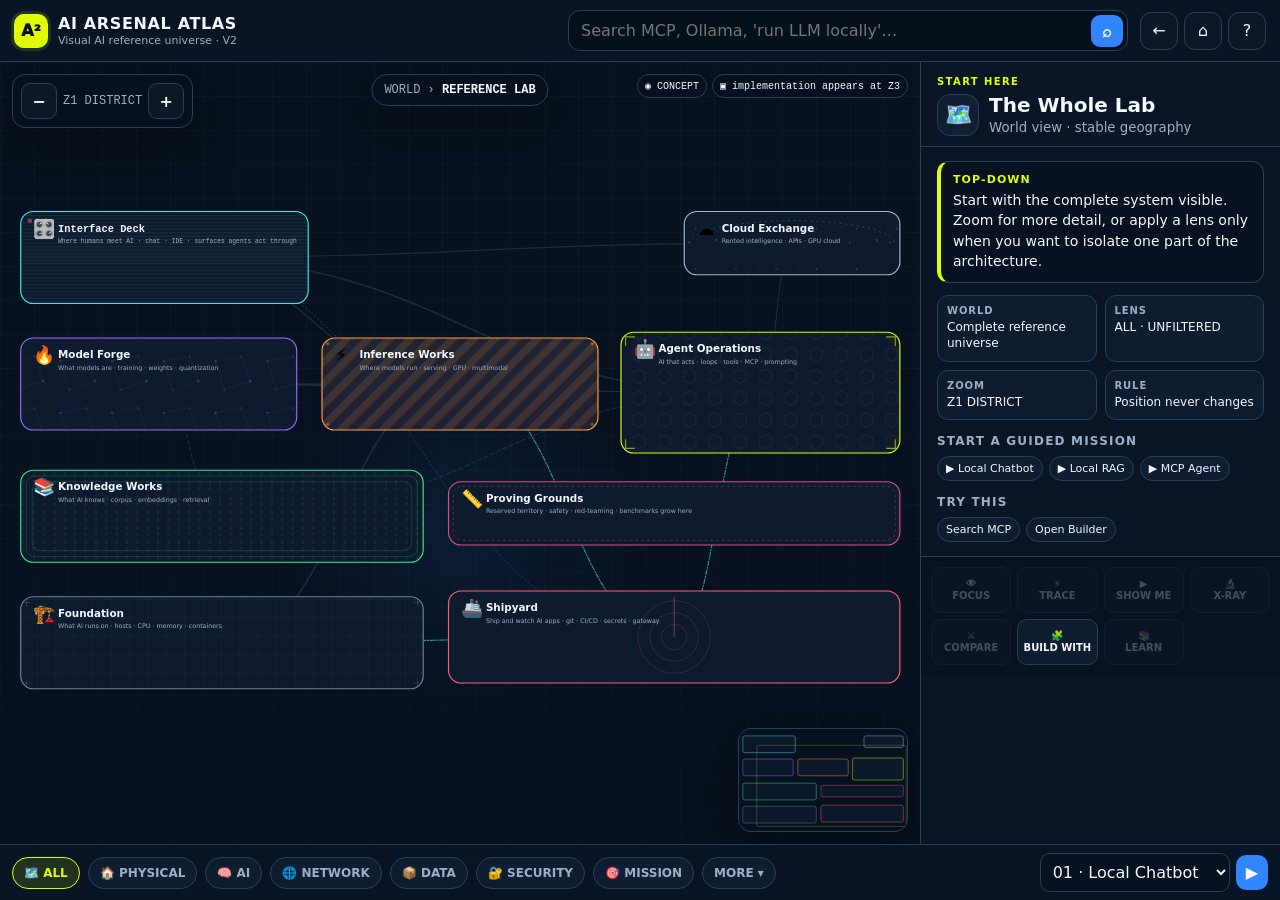
==== commit 6abd2ab8: "Harden frontend against clipping, overlap, and spacing bugs - Replace character-count text truncatio" ====
--- a/index.html
+++ b/index.html
@@ -19,7 +19,7 @@
   </header>
 
   <main class="workspace">
-    <section class="map-wrap" id="mapWrap" aria-label="Interactive AI homelab map">
+    <section class="map-wrap" id="mapWrap" aria-label="Interactive AI reference map">
       <div class="hud-left"><div class="hudbox zoomrow"><button id="zoomOut" aria-label="Zoom out">−</button><span id="zoomLabel">Z1 DISTRICT</span><button id="zoomIn" aria-label="Zoom in">+</button></div></div>
       <div class="crumbs" id="crumbs">WORLD › <b>REFERENCE LAB</b></div>
       <div class="statuskey" id="statusKey"></div>
@@ -57,7 +57,7 @@
 
 <div class="overlay" id="overlay"><div class="modal"><div class="modal-head"><h2 id="modalTitle">Panel</h2><button id="modalClose" aria-label="Close">×</button></div><div class="modal-body" id="modalBody"></div></div></div>
 
-<div class="tutorial" id="tutorial" role="dialog" aria-modal="true" aria-labelledby="tTitle">
+<div class="tutorial hidden" id="tutorial" role="dialog" aria-modal="true" aria-labelledby="tTitle">
   <div class="tcard">
     <div class="tstep active"><div class="tbig">🌍</div><h1 id="tTitle">This is one permanent world.</h1><p>You start with the complete system visible. Filters are optional lenses you apply only when you want to isolate a question.</p></div>
     <div class="tstep"><div class="tbig">👆</div><h1>Click anything.</h1><p>Every first click answers six things: what it is, why it exists, where it lives, what enters, what leaves, and what it unlocks.</p></div>
--- a/styles.css
+++ b/styles.css
@@ -28,7 +28,7 @@
   .hud-left{position:absolute;left:12px;top:12px;z-index:20;display:flex;flex-direction:column;gap:8px}
   .hudbox{background:rgba(7,17,31,.88);border:1px solid var(--line);border-radius:13px;padding:8px;box-shadow:var(--shadow);backdrop-filter:blur(10px)}
   .zoomrow{display:flex;gap:6px;align-items:center}.zoomrow button{width:36px;height:36px;border:1px solid var(--line);background:var(--panel);color:var(--ink);border-radius:9px;font-weight:900}.zoomrow span{min-width:58px;text-align:center;font-size:12px;color:var(--muted)}
-  .crumbs{position:absolute;left:50%;transform:translateX(-50%);top:12px;z-index:20;max-width:50%;overflow:hidden;text-overflow:ellipsis;white-space:nowrap;background:rgba(7,17,31,.88);border:1px solid var(--line);border-radius:999px;padding:8px 12px;font-size:12px;color:var(--muted);box-shadow:var(--shadow)}
+  .crumbs{position:absolute;left:50%;transform:translateX(-50%);top:12px;z-index:20;max-width:34%;overflow:hidden;text-overflow:ellipsis;white-space:nowrap;background:rgba(7,17,31,.88);border:1px solid var(--line);border-radius:999px;padding:8px 12px;font-size:12px;color:var(--muted);box-shadow:var(--shadow)}
   .crumbs b{color:var(--ink)}
   .minimap{position:absolute;right:12px;bottom:12px;width:170px;height:104px;border:1px solid var(--line);background:rgba(7,17,31,.9);border-radius:13px;z-index:20;overflow:hidden;box-shadow:var(--shadow)}
   .minimap svg{width:100%;height:100%}.mini-viewport{fill:none;stroke:var(--acid);stroke-width:2}
@@ -60,6 +60,8 @@
   .node rect{fill:#0a1728;stroke:#36516e;stroke-width:1.5;rx:12}.node text{pointer-events:none}.node .nicon{font-size:19px}.node .nname{font-size:12px;font-weight:800;fill:#f4f8ff}.node .nrole{font-size:9px;fill:#9bb0c8}.node{cursor:pointer;transition:opacity .18s}.node:hover rect,.node.selected rect{stroke:var(--acid);stroke-width:3}.node.dim{opacity:.09}.node.focusdim{opacity:.05}
   .impl rect{fill:#101f33;stroke:#29405a;rx:8}.impl text{font-size:9px;fill:#cbd8e7}.impl{cursor:pointer}.impl:hover rect{stroke:var(--cyan)}
   .edge{stroke:#29405a;stroke-width:2;fill:none;opacity:.42}.edge.active{stroke:var(--acid);stroke-width:4;opacity:1}.edge.data{stroke-dasharray:7 5}.edge.security{stroke:var(--red);stroke-dasharray:10 5}.edge.network{stroke:var(--blue)}.edge.executes{stroke-width:3;stroke-dasharray:2 3}.edge.observes{stroke:var(--cyan);stroke-dasharray:8 3 2 3}.edge.reads{stroke-dasharray:2 5}.edge-hit{stroke:transparent;stroke-width:18;fill:none;pointer-events:stroke;cursor:pointer}
+  .edge-bundle{opacity:.6;stroke-linecap:round}
+  .edge-bundle.active{opacity:1}
   .packet{fill:var(--acid);filter:drop-shadow(0 0 4px rgba(223,254,2,.7))}
   .zone-label{font-size:10px;fill:#69839d;letter-spacing:.18em;font-weight:900}
   .trust-boundary{fill:none;stroke:#ff5d73;stroke-width:2;stroke-dasharray:9 8;opacity:.65}
@@ -101,6 +103,10 @@
   .search-menu button span{margin-left:auto;color:var(--muted);font-size:11px}
   .search-menu button:hover,.search-menu button.active{background:rgba(223,254,2,.1);color:var(--acid)}
   .search-menu button:hover span,.search-menu button.active span{color:var(--acid)}
+  .mechdots{display:flex;gap:5px;margin:2px 0 10px}
+  .mechdot{width:7px;height:7px;border-radius:50%;background:var(--line)}
+  .mechdot.on{background:var(--acid)}
+  .mech-nav button:disabled{opacity:.3;cursor:not-allowed}
   .mynote{width:100%;margin-top:8px;background:#07111f;border:1px solid var(--line);border-radius:10px;color:var(--ink);padding:8px 10px;font:inherit;font-size:12px;line-height:1.4;min-height:64px;resize:vertical}
   .mynote:focus{outline:none;border-color:var(--acid)}
   .pinmark,.notemark{font-size:10px}
@@ -115,6 +121,9 @@
   .learn-chain button{background:#0d1b2e;border:1px solid var(--line);border-radius:999px;padding:6px 9px;font-size:11px;color:var(--ink);cursor:pointer}
   .learn-chain button:hover{border-color:var(--acid);color:var(--acid)}
   .compare-card{border-top:3px solid var(--accent,var(--line))}
+  .stab-legend{font-size:11px;color:var(--muted);margin:0 0 12px;line-height:1.5}
+  .stab-stable{color:var(--green)}.stab-evolving{color:var(--orange)}.stab-volatile{color:var(--red)}.stab-unrated{color:var(--muted)}
+  .implstab-stable{fill:var(--green)}.implstab-evolving{fill:var(--orange)}.implstab-volatile{fill:var(--red)}.implstab-unrated{fill:var(--muted)}
   .partbtn{border-left:3px solid var(--accent,var(--line))}
   .bnode{border-left:3px solid var(--accent,var(--line))}
   .district:focus-visible .dbase,.node:focus-visible rect{stroke:var(--acid);stroke-width:3}
@@ -129,6 +138,7 @@
   @media(max-width:900px){
     .workspace{grid-template-columns:1fr}.inspector{position:absolute;left:0;right:0;bottom:0;height:45%;border-left:0;border-top:1px solid var(--line);transform:translateY(calc(100% - 72px));transition:.2s;border-radius:18px 18px 0 0}.inspector.open{transform:translateY(0)}
     .topbar{flex-wrap:wrap}.brand small{display:none}.search{order:3;max-width:none;flex-basis:100%}.minimap{width:130px;height:82px}.crumbs{top:62px;max-width:72%}.statuskey{top:105px}.bottom{padding-bottom:max(8px,env(safe-area-inset-bottom))}.actionrail{grid-template-columns:repeat(7,1fr);overflow-x:auto}.actionrail button{min-width:58px}
+    .bottom{gap:5px;padding:8px 8px}.lens{font-size:10px;padding:7px 8px}.mission-select select{max-width:120px}
   }
   @media(max-width:560px){
     .top-actions{display:flex;order:4;margin-left:auto}.top-actions .iconbtn{width:34px;height:34px}.brand b{font-size:12px}.brandmark{width:30px;height:30px}.hud-left{top:106px}.crumbs{top:12px;left:auto;right:12px;transform:none;max-width:64%}.minimap{display:none}.statuskey{display:none}.bottom .spacer{display:none}.mission-select select{max-width:140px}.lens{font-size:10px;padding:7px 8px}.compare-grid{grid-template-columns:1fr}.builder-grid{grid-template-columns:1fr}.builder-parts{grid-template-columns:1fr 1fr}.modal{max-height:92vh}.tutorial{padding:calc(10px + env(safe-area-inset-top)) 10px calc(10px + env(safe-area-inset-bottom))}.tcard{width:100%;max-height:calc(100dvh - 20px - env(safe-area-inset-top) - env(safe-area-inset-bottom));padding:18px}.tbig{font-size:42px}.tcard h1{font-size:24px}.tnav{position:sticky;bottom:0;background:#0b1829;padding-top:10px;padding-bottom:2px}.tnav button{min-height:50px}
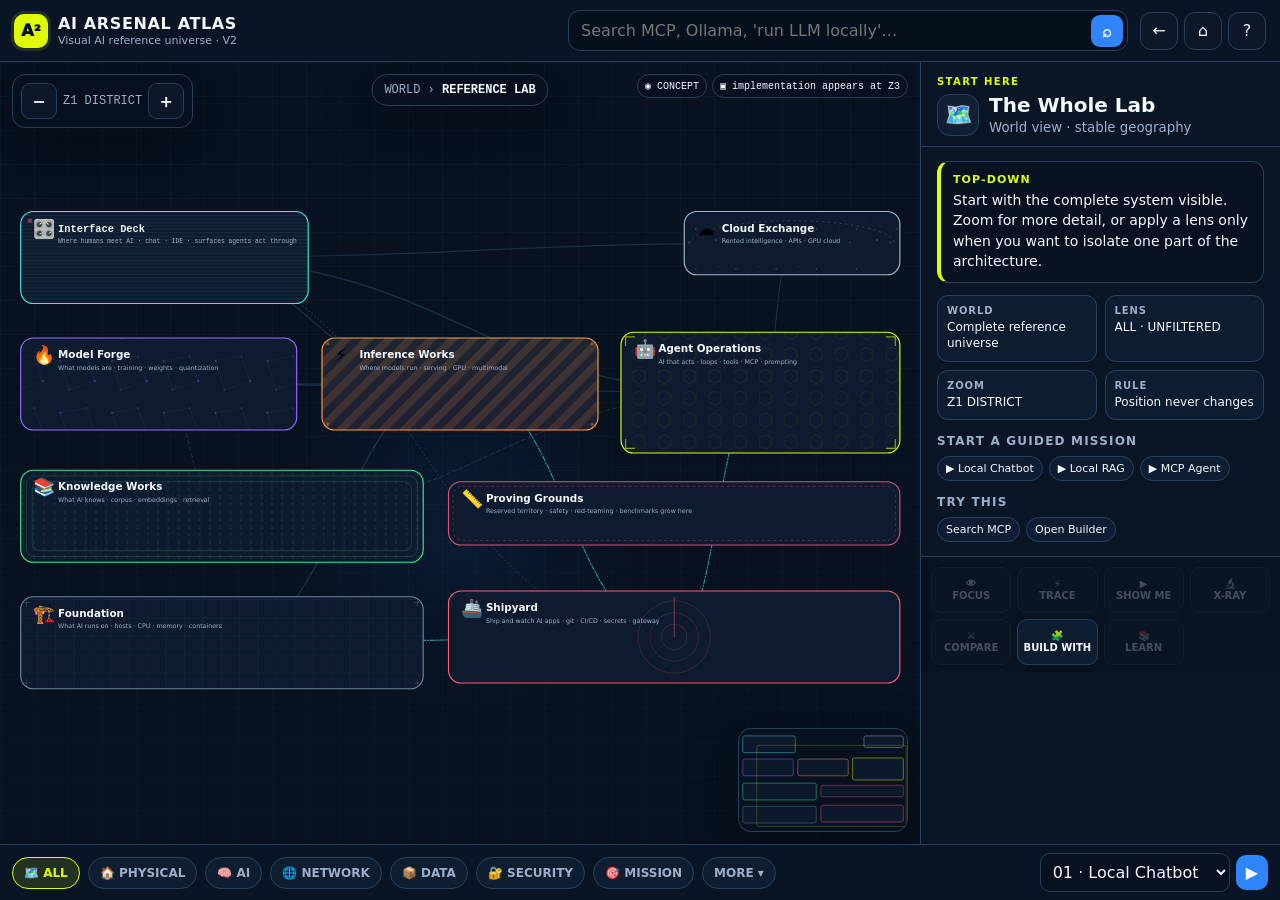
==== commit a1362aba: "Reclaim wasted mobile map space with an aspect-aware full-bleed crop - Add syncAspect(): measures ho" ====
--- a/index.html
+++ b/index.html
@@ -23,7 +23,7 @@
       <div class="hud-left"><div class="hudbox zoomrow"><button id="zoomOut" aria-label="Zoom out">−</button><span id="zoomLabel">Z1 DISTRICT</span><button id="zoomIn" aria-label="Zoom in">+</button></div></div>
       <div class="crumbs" id="crumbs">WORLD › <b>REFERENCE LAB</b></div>
       <div class="statuskey" id="statusKey"></div>
-      <svg id="worldSvg" viewBox="0 0 1600 900" role="img" aria-labelledby="mapTitle mapDesc">
+      <svg id="worldSvg" viewBox="0 0 1600 900" preserveAspectRatio="xMidYMid meet" role="img" aria-labelledby="mapTitle mapDesc">
         <title id="mapTitle">AI Arsenal Atlas reference map</title><desc id="mapDesc">An AI-first spatial map: interface, model forge, inference, agents, knowledge, proving grounds and cloud exchange territories, over a foundation and shipyard context strip.</desc>
         <defs><marker id="arrow" markerWidth="10" markerHeight="10" refX="8" refY="3" orient="auto" markerUnits="strokeWidth"><path d="M0,0 L0,6 L9,3 z" fill="#29405a"/></marker><marker id="arrowActive" markerWidth="10" markerHeight="10" refX="8" refY="3" orient="auto" markerUnits="strokeWidth"><path d="M0,0 L0,6 L9,3 z" fill="#dffe02"/></marker>
           <pattern id="tex-cloud" width="70" height="70" patternUnits="userSpaceOnUse"><circle cx="8" cy="14" r="1" fill="#a5b7cc" opacity=".55"/><circle cx="34" cy="42" r=".7" fill="#a5b7cc" opacity=".4"/><circle cx="55" cy="10" r="1.3" fill="#a5b7cc" opacity=".6"/><circle cx="60" cy="55" r=".8" fill="#a5b7cc" opacity=".35"/><circle cx="20" cy="60" r="1" fill="#a5b7cc" opacity=".5"/></pattern>
--- a/styles.css
+++ b/styles.css
@@ -137,10 +137,10 @@
   }
   @media(max-width:900px){
     .workspace{grid-template-columns:1fr}.inspector{position:absolute;left:0;right:0;bottom:0;height:45%;border-left:0;border-top:1px solid var(--line);transform:translateY(calc(100% - 72px));transition:.2s;border-radius:18px 18px 0 0}.inspector.open{transform:translateY(0)}
-    .topbar{flex-wrap:wrap}.brand small{display:none}.search{order:3;max-width:none;flex-basis:100%}.minimap{width:130px;height:82px}.crumbs{top:62px;max-width:72%}.statuskey{top:105px}.bottom{padding-bottom:max(8px,env(safe-area-inset-bottom))}.actionrail{grid-template-columns:repeat(7,1fr);overflow-x:auto}.actionrail button{min-width:58px}
+    .topbar{flex-wrap:wrap}.brand small{display:none}.search{order:3;max-width:none;flex-basis:100%}.minimap{width:130px;height:82px;bottom:86px}.crumbs{top:62px;max-width:72%}.statuskey{top:105px}.bottom{padding-bottom:max(8px,env(safe-area-inset-bottom))}.actionrail{grid-template-columns:repeat(7,1fr);overflow-x:auto}.actionrail button{min-width:58px}
     .bottom{gap:5px;padding:8px 8px}.lens{font-size:10px;padding:7px 8px}.mission-select select{max-width:120px}
   }
   @media(max-width:560px){
-    .top-actions{display:flex;order:4;margin-left:auto}.top-actions .iconbtn{width:34px;height:34px}.brand b{font-size:12px}.brandmark{width:30px;height:30px}.hud-left{top:106px}.crumbs{top:12px;left:auto;right:12px;transform:none;max-width:64%}.minimap{display:none}.statuskey{display:none}.bottom .spacer{display:none}.mission-select select{max-width:140px}.lens{font-size:10px;padding:7px 8px}.compare-grid{grid-template-columns:1fr}.builder-grid{grid-template-columns:1fr}.builder-parts{grid-template-columns:1fr 1fr}.modal{max-height:92vh}.tutorial{padding:calc(10px + env(safe-area-inset-top)) 10px calc(10px + env(safe-area-inset-bottom))}.tcard{width:100%;max-height:calc(100dvh - 20px - env(safe-area-inset-top) - env(safe-area-inset-bottom));padding:18px}.tbig{font-size:42px}.tcard h1{font-size:24px}.tnav{position:sticky;bottom:0;background:#0b1829;padding-top:10px;padding-bottom:2px}.tnav button{min-height:50px}
+    .top-actions{display:flex;order:4;margin-left:auto}.top-actions .iconbtn{width:34px;height:34px}.brand b{font-size:12px}.brandmark{width:30px;height:30px}.hud-left{top:106px}.crumbs{top:12px;left:auto;right:12px;transform:none;max-width:64%}.minimap{width:110px;height:68px}.statuskey{display:none}.bottom .spacer{display:none}.mission-select select{max-width:140px}.lens{font-size:10px;padding:7px 8px}.compare-grid{grid-template-columns:1fr}.builder-grid{grid-template-columns:1fr}.builder-parts{grid-template-columns:1fr 1fr}.modal{max-height:92vh}.tutorial{padding:calc(10px + env(safe-area-inset-top)) 10px calc(10px + env(safe-area-inset-bottom))}.tcard{width:100%;max-height:calc(100dvh - 20px - env(safe-area-inset-top) - env(safe-area-inset-bottom));padding:18px}.tbig{font-size:42px}.tcard h1{font-size:24px}.tnav{position:sticky;bottom:0;background:#0b1829;padding-top:10px;padding-bottom:2px}.tnav button{min-height:50px}
   }
   @media(prefers-reduced-motion:reduce){*{animation:none!important;transition:none!important;scroll-behavior:auto!important}}
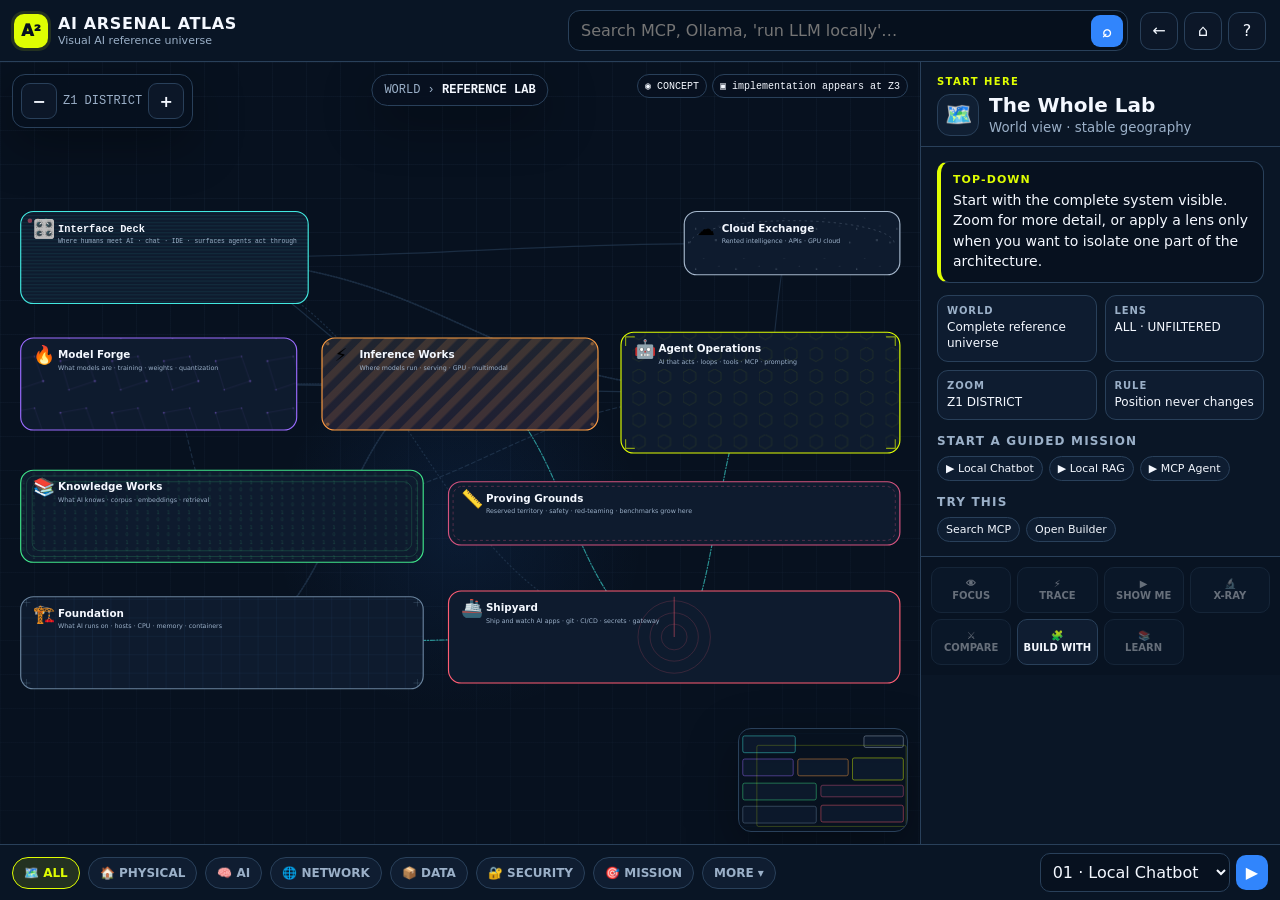
==== commit 23ccdae7: "Add motion, press feedback, and confirmation across the whole app - Camera glide: every discrete nav" ====
--- a/index.html
+++ b/index.html
@@ -7,13 +7,13 @@
 <meta name="apple-mobile-web-app-capable" content="yes" />
 <meta name="apple-mobile-web-app-status-bar-style" content="black-translucent" />
 <meta name="apple-mobile-web-app-title" content="AI Arsenal Atlas" />
-<title>AI Arsenal Atlas — V2</title>
+<title>AI Arsenal Atlas</title>
 <link rel="stylesheet" href="./styles.css" />
 </head>
 <body>
 <div class="app" id="app">
   <header class="topbar">
-    <div class="brand"><div class="brandmark">A²</div><div><b>AI ARSENAL ATLAS</b><small>Visual AI reference universe · V2</small></div></div>
+    <div class="brand"><div class="brandmark">A²</div><div><b>AI ARSENAL ATLAS</b><small>Visual AI reference universe</small></div></div>
     <div class="search"><input id="searchInput" aria-label="Search the atlas" role="combobox" aria-expanded="false" aria-controls="searchMenu" aria-autocomplete="list" autocomplete="off" placeholder="Search MCP, Ollama, 'run LLM locally'…"/><button id="searchBtn" aria-label="Search">⌕</button><div class="search-menu" id="searchMenu" role="listbox" hidden></div></div>
     <div class="top-actions"><button class="iconbtn" id="backBtn" aria-label="Go back">←</button><button class="iconbtn" id="homeBtn" aria-label="Return home">⌂</button><button class="iconbtn" id="helpBtn" aria-label="Show tutorial">?</button></div>
   </header>
--- a/styles.css
+++ b/styles.css
@@ -4,12 +4,15 @@
     --orange:#ff9f43; --red:#ff5d73; --green:#40e68b; --white:#fff;
     --shadow:0 16px 50px rgba(0,0,0,.34); --r:16px;
     --mono:ui-monospace,SFMono-Regular,"SF Mono",Menlo,Consolas,"Liberation Mono",monospace;
+    --cam-dur:.36s; --cam-ease:cubic-bezier(.22,.61,.36,1);
   }
   *{box-sizing:border-box}
   html,body{height:100%;margin:0;background:var(--bg);color:var(--ink);font-family:Inter,ui-sans-serif,system-ui,-apple-system,BlinkMacSystemFont,"Segoe UI",sans-serif;overflow:hidden}
   button,input,select{font:inherit}
   button{cursor:pointer}
   button:focus-visible,input:focus-visible,select:focus-visible{outline:3px solid var(--acid);outline-offset:2px}
+  button:active:not(:disabled){transform:translateY(1px);filter:brightness(.92)}
+  a.chip:active{transform:translateY(1px);filter:brightness(.92)}
   .app{height:100%;display:grid;grid-template-rows:auto 1fr auto;min-height:0}
   .topbar{display:flex;align-items:center;gap:12px;padding:10px 14px;background:#091525;border-bottom:1px solid var(--line);z-index:50}
   .brand{display:flex;align-items:center;gap:10px;min-width:max-content}
@@ -18,13 +21,16 @@
   .search{position:relative;flex:1;max-width:560px;margin-left:auto}
   .search input{width:100%;background:#06101d;border:1px solid var(--line);border-radius:12px;color:var(--ink);padding:10px 42px 10px 12px}
   .search button{position:absolute;right:5px;top:5px;width:32px;height:32px;border:0;border-radius:9px;background:var(--blue);color:white;font-weight:900}
+  .search button:hover{filter:brightness(1.15)}
   .top-actions{display:flex;gap:6px}.iconbtn{width:38px;height:38px;border:1px solid var(--line);background:var(--panel);color:var(--ink);border-radius:11px}
+  .iconbtn:hover,.zoomrow button:hover{border-color:var(--acid)}
   .workspace{min-height:0;display:grid;grid-template-columns:1fr 360px;position:relative}
   .map-wrap{position:relative;min-width:0;min-height:0;overflow:hidden;background:
     radial-gradient(circle at 50% 60%,rgba(49,133,252,.12),transparent 28%),
     linear-gradient(rgba(41,64,90,.15) 1px,transparent 1px),linear-gradient(90deg,rgba(41,64,90,.15) 1px,transparent 1px),#07111f;background-size:auto,34px 34px,34px 34px}
   .map-wrap::after{content:"";position:absolute;inset:0;pointer-events:none;background:linear-gradient(180deg,rgba(7,17,31,.1),rgba(7,17,31,0) 20%,rgba(7,17,31,.5));z-index:1}
   #worldSvg{width:100%;height:100%;display:block;position:relative;z-index:2;touch-action:none;user-select:none}
+  #viewport.camera-glide{transition:transform var(--cam-dur) var(--cam-ease)}
   .hud-left{position:absolute;left:12px;top:12px;z-index:20;display:flex;flex-direction:column;gap:8px}
   .hudbox{background:rgba(7,17,31,.88);border:1px solid var(--line);border-radius:13px;padding:8px;box-shadow:var(--shadow);backdrop-filter:blur(10px)}
   .zoomrow{display:flex;gap:6px;align-items:center}.zoomrow button{width:36px;height:36px;border:1px solid var(--line);background:var(--panel);color:var(--ink);border-radius:9px;font-weight:900}.zoomrow span{min-width:58px;text-align:center;font-size:12px;color:var(--muted)}
@@ -41,25 +47,30 @@
   .eli5{background:#07111f;border:1px solid var(--line);border-left:4px solid var(--acid);border-radius:12px;padding:11px 12px;margin-bottom:12px}.eli5 b{display:block;font-size:11px;letter-spacing:.1em;color:var(--acid);margin-bottom:4px}.eli5 p{margin:0;font-size:14px;line-height:1.45}
   .six{display:grid;grid-template-columns:1fr 1fr;gap:8px}.fact{background:#0e1c30;border:1px solid var(--line);border-radius:11px;padding:9px}.fact b{display:block;color:var(--muted);font-size:10px;letter-spacing:.09em;text-transform:uppercase;margin-bottom:3px}.fact span{font-size:12px;line-height:1.35;display:block}
   .actionrail{display:grid;grid-template-columns:repeat(4,1fr);gap:6px;padding:10px;border-top:1px solid var(--line);background:#081322}.actionrail button{min-height:46px;border:1px solid var(--line);background:#0f1d31;color:var(--ink);border-radius:10px;font-size:10px;font-weight:850;line-height:1.15;padding:5px}.actionrail button:hover{border-color:var(--blue)}.actionrail button.active{background:var(--acid);color:#07111f;border-color:var(--acid)}
-  .actionrail button:disabled{opacity:.25;cursor:not-allowed}
+  .actionrail button:disabled{opacity:.4;cursor:not-allowed}
   .section{margin-top:14px}.section h3{margin:0 0 8px;font-size:12px;color:var(--muted);text-transform:uppercase;letter-spacing:.1em}.chips{display:flex;gap:6px;flex-wrap:wrap}.chip{border:1px solid var(--line);background:#0e1d31;border-radius:999px;padding:5px 8px;font-size:11px}.chip.good{border-color:rgba(64,230,139,.5);color:var(--green)}.chip.warn{border-color:rgba(255,159,67,.5);color:var(--orange)}.chip.unknown{border-style:dashed;color:var(--muted)}
   .source{font-size:11px;color:var(--muted);line-height:1.45}.source a{color:var(--cyan)}
   .bottom{display:flex;align-items:center;gap:8px;padding:8px 12px;background:#091525;border-top:1px solid var(--line);z-index:50;overflow-x:auto}
   .lens{border:1px solid var(--line);background:#0f1d31;color:var(--muted);border-radius:999px;padding:8px 11px;font-size:12px;font-weight:800;white-space:nowrap}.lens.active{border-color:var(--acid);background:rgba(223,254,2,.12);color:var(--acid)}
+  .lens:hover:not(.active){border-color:var(--acid);color:var(--ink)}
   .bottom .spacer{flex:1}.mission-select{display:flex;gap:6px;align-items:center}.mission-select select{background:#07111f;color:var(--ink);border:1px solid var(--line);border-radius:10px;padding:8px;max-width:190px}.mission-select button{border:0;background:var(--blue);color:#fff;border-radius:10px;padding:8px 10px;font-weight:900}
-  .overlay{position:absolute;inset:0;z-index:60;background:rgba(3,8,15,.68);display:none;align-items:center;justify-content:center;padding:22px;backdrop-filter:blur(8px)}.overlay.open{display:flex}
+  .mission-select button:hover{filter:brightness(1.15)}
+  .overlay{position:absolute;inset:0;z-index:60;background:rgba(3,8,15,.68);display:flex;align-items:center;justify-content:center;padding:22px;backdrop-filter:blur(8px);opacity:0;visibility:hidden;transition:opacity .2s ease,visibility 0s linear .2s}.overlay.open{opacity:1;visibility:visible;transition:opacity .2s ease,visibility 0s linear 0s}
   .modal{width:min(960px,95vw);max-height:88vh;overflow:auto;background:#091525;border:1px solid var(--line);border-radius:18px;box-shadow:var(--shadow)}
   .modal-head{display:flex;align-items:center;justify-content:space-between;gap:10px;padding:14px 16px;border-bottom:1px solid var(--line)}.modal-head h2{margin:0;font-size:17px}.modal-head button{width:36px;height:36px;border:1px solid var(--line);background:#0f1d31;color:var(--ink);border-radius:9px}
+  .modal-head button:hover{border-color:var(--acid)}
   .modal-body{padding:16px}.compare-grid{display:grid;grid-template-columns:repeat(3,1fr);gap:10px}.compare-card{border:1px solid var(--line);background:#0d1b2e;border-radius:13px;padding:12px}.compare-card h3{margin:0 0 8px}.kv{display:grid;grid-template-columns:84px 1fr;gap:5px;font-size:11px;margin:6px 0}.kv b{color:var(--muted)}
-  .builder-grid{display:grid;grid-template-columns:260px 1fr;gap:14px}.builder-parts{display:grid;gap:7px}.partbtn{display:flex;justify-content:space-between;align-items:center;border:1px solid var(--line);background:#0f1d31;color:var(--ink);border-radius:10px;padding:9px}.partbtn.on{border-color:var(--acid);background:rgba(223,254,2,.09)}.builder-canvas{min-height:360px;border:1px solid var(--line);border-radius:13px;background:#06101d;padding:16px}.capability{border:1px solid var(--acid);background:rgba(223,254,2,.08);border-radius:13px;padding:12px;margin-top:12px}.builder-flow{display:flex;align-items:center;gap:7px;flex-wrap:wrap}.bnode{border:1px solid var(--line);border-radius:10px;padding:8px 10px;background:#0d1b2e;font-size:12px}.barrow{color:var(--acid)}
+  .builder-grid{display:grid;grid-template-columns:260px 1fr;gap:14px}.builder-parts{display:grid;gap:7px}.partbtn{display:flex;justify-content:space-between;align-items:center;border:1px solid var(--line);background:#0f1d31;color:var(--ink);border-radius:10px;padding:9px}.partbtn.on{border-color:var(--acid);background:rgba(223,254,2,.09)}.partbtn:hover:not(.on){border-color:var(--acid)}.builder-canvas{min-height:360px;border:1px solid var(--line);border-radius:13px;background:#06101d;padding:16px}.capability{border:1px solid var(--acid);background:rgba(223,254,2,.08);border-radius:13px;padding:12px;margin-top:12px}.builder-flow{display:flex;align-items:center;gap:7px;flex-wrap:wrap}.bnode{border:1px solid var(--line);border-radius:10px;padding:8px 10px;background:#0d1b2e;font-size:12px}.barrow{color:var(--acid)}
   .learn-chain{display:flex;align-items:center;gap:6px;flex-wrap:wrap}.learn-chain span{border:1px solid var(--line);border-radius:999px;padding:6px 9px;font-size:11px}.learn-chain .current{border-color:var(--acid);color:var(--acid)}
-  .tutorial{position:fixed;inset:0;z-index:1000;background:rgba(4,10,18,.94);display:grid;place-items:center;padding:calc(18px + env(safe-area-inset-top)) 16px calc(18px + env(safe-area-inset-bottom));overflow:auto;-webkit-overflow-scrolling:touch;touch-action:manipulation;pointer-events:auto}.tutorial.hidden{display:none}.tcard{position:relative;z-index:1001;width:min(660px,94vw);max-height:calc(100dvh - 36px - env(safe-area-inset-top) - env(safe-area-inset-bottom));overflow:auto;-webkit-overflow-scrolling:touch;background:#0b1829;border:1px solid var(--line);border-radius:20px;padding:22px;box-shadow:var(--shadow);touch-action:pan-y;pointer-events:auto}.tstep{display:none}.tstep.active{display:block}.tbig{font-size:52px}.tcard h1{margin:8px 0}.tcard p{color:var(--muted);line-height:1.55}.tnav{position:relative;z-index:1002;display:flex;justify-content:space-between;align-items:center;gap:8px;margin-top:18px}.tnav button{position:relative;z-index:1003;min-width:76px;min-height:48px;border:1px solid var(--line);background:#0f1d31;color:var(--ink);border-radius:11px;padding:10px 14px;touch-action:manipulation;pointer-events:auto;-webkit-tap-highlight-color:rgba(223,254,2,.2);-webkit-user-select:none;user-select:none}.tnav .next{background:var(--acid);color:#07111f;border-color:var(--acid);font-weight:900}.runtime-warning{margin:0 0 14px;padding:10px 12px;border:1px solid var(--orange);border-radius:11px;background:rgba(255,159,67,.09);font-size:12px;line-height:1.4;color:var(--ink)}.runtime-warning b{color:var(--orange)}
+  .tutorial{position:fixed;inset:0;z-index:1000;background:rgba(4,10,18,.94);display:grid;place-items:center;padding:calc(18px + env(safe-area-inset-top)) 16px calc(18px + env(safe-area-inset-bottom));overflow:auto;-webkit-overflow-scrolling:touch;touch-action:manipulation;pointer-events:auto;opacity:1;visibility:visible;transition:opacity .2s ease,visibility 0s linear 0s}.tutorial.hidden{opacity:0;visibility:hidden;transition:opacity .2s ease,visibility 0s linear .2s}.tcard{position:relative;z-index:1001;width:min(660px,94vw);max-height:calc(100dvh - 36px - env(safe-area-inset-top) - env(safe-area-inset-bottom));overflow:auto;-webkit-overflow-scrolling:touch;background:#0b1829;border:1px solid var(--line);border-radius:20px;padding:22px;box-shadow:var(--shadow);touch-action:pan-y;pointer-events:auto}.tstep{display:none}.tstep.active{display:block;animation:tstepIn .24s ease}.tbig{font-size:52px}.tcard h1{margin:8px 0}.tcard p{color:var(--muted);line-height:1.55}.tnav{position:relative;z-index:1002;display:flex;justify-content:space-between;align-items:center;gap:8px;margin-top:18px}.tnav button{position:relative;z-index:1003;min-width:76px;min-height:48px;border:1px solid var(--line);background:#0f1d31;color:var(--ink);border-radius:11px;padding:10px 14px;touch-action:manipulation;pointer-events:auto;-webkit-tap-highlight-color:rgba(223,254,2,.2);-webkit-user-select:none;user-select:none}.tnav button:hover{border-color:var(--acid)}.tnav .next:hover{filter:brightness(1.1)}.tnav .next{background:var(--acid);color:#07111f;border-color:var(--acid);font-weight:900}.runtime-warning{margin:0 0 14px;padding:10px 12px;border:1px solid var(--orange);border-radius:11px;background:rgba(255,159,67,.09);font-size:12px;line-height:1.4;color:var(--ink)}.runtime-warning b{color:var(--orange)}
   .statuskey{position:absolute;right:12px;top:12px;z-index:20;display:flex;gap:5px;flex-wrap:wrap;justify-content:flex-end;max-width:320px}.statuskey span{font-size:10px;padding:5px 7px;border-radius:999px;background:rgba(7,17,31,.88);border:1px solid var(--line)}
   /* SVG */
-  .district .dbase{fill:#0e1b2e;stroke:#29405a;stroke-width:2;rx:22}.district .dicon{font-size:31px}.district .dname{font-size:18px;font-weight:900;fill:#f4f8ff}.district .dsub{font-size:11px;fill:#9bb0c8}.district{transition:opacity .18s,filter .18s}.district.highlight .dbase{stroke:var(--acid);stroke-width:4;fill:#152642}.district.dim{opacity:.12}.district.focusdim{opacity:.07}
+  .district .dbase{fill:#0e1b2e;stroke:#29405a;stroke-width:2;rx:22}.district .dicon{font-size:31px}.district .dname{font-size:18px;font-weight:900;fill:#f4f8ff}.district .dsub{font-size:11px;fill:#9bb0c8}.district{transition:opacity .18s,filter .18s;cursor:pointer}.district:hover .dbase{stroke:var(--acid);stroke-width:3}.district.highlight .dbase{stroke:var(--acid);stroke-width:4;fill:#152642}.district.dim{opacity:.12}.district.focusdim{opacity:.07}
   .node rect{fill:#0a1728;stroke:#36516e;stroke-width:1.5;rx:12}.node text{pointer-events:none}.node .nicon{font-size:19px}.node .nname{font-size:12px;font-weight:800;fill:#f4f8ff}.node .nrole{font-size:9px;fill:#9bb0c8}.node{cursor:pointer;transition:opacity .18s}.node:hover rect,.node.selected rect{stroke:var(--acid);stroke-width:3}.node.dim{opacity:.09}.node.focusdim{opacity:.05}
   .impl rect{fill:#101f33;stroke:#29405a;rx:8}.impl text{font-size:9px;fill:#cbd8e7}.impl{cursor:pointer}.impl:hover rect{stroke:var(--cyan)}
   .edge{stroke:#29405a;stroke-width:2;fill:none;opacity:.42}.edge.active{stroke:var(--acid);stroke-width:4;opacity:1}.edge.data{stroke-dasharray:7 5}.edge.security{stroke:var(--red);stroke-dasharray:10 5}.edge.network{stroke:var(--blue)}.edge.executes{stroke-width:3;stroke-dasharray:2 3}.edge.observes{stroke:var(--cyan);stroke-dasharray:8 3 2 3}.edge.reads{stroke-dasharray:2 5}.edge-hit{stroke:transparent;stroke-width:18;fill:none;pointer-events:stroke;cursor:pointer}
+  .edge-hit:hover{stroke:rgba(223,254,2,.12)}
+  .edge-hit:focus-visible{stroke:rgba(223,254,2,.25);outline:none}
   .edge-bundle{opacity:.6;stroke-linecap:round}
   .edge-bundle.active{opacity:1}
   .packet{fill:var(--acid);filter:drop-shadow(0 0 4px rgba(223,254,2,.7))}
@@ -86,6 +97,7 @@
   @keyframes breathe{0%,100%{filter:drop-shadow(0 0 2px rgba(155,108,255,.25))}50%{filter:drop-shadow(0 0 10px rgba(155,108,255,.55))}}
   .district-forge{animation:breathe 4.5s ease-in-out infinite}
   @keyframes radarspin{to{transform:rotate(360deg)}}
+  @keyframes tstepIn{from{opacity:0;transform:translateY(6px)}to{opacity:1;transform:translateY(0)}}
   .radar-sweep{stroke:var(--accent);stroke-width:1.5;opacity:.55;transform-origin:center;transform-box:fill-box;animation:radarspin 9s linear infinite}
   /* Node category tint — each node carries its district's dimension */
   .node[data-district="cloudx"] rect{fill:#0d1620}
@@ -128,6 +140,10 @@
   .bnode{border-left:3px solid var(--accent,var(--line))}
   .district:focus-visible .dbase,.node:focus-visible rect{stroke:var(--acid);stroke-width:3}
   .impl:focus-visible rect{stroke:var(--cyan);stroke-width:2}
+  .district:active .dbase{stroke:var(--acid);stroke-width:5}
+  .node:active rect{stroke:var(--acid);stroke-width:4}
+  .impl:active rect{stroke-width:2.5}
+  .edge-hit:active{stroke:rgba(223,254,2,.3)}
   #zoomLabel,.statuskey span,.crumbs{font-family:var(--mono)}
   .zoomrow span{min-width:64px}
   @media(max-width:560px){
